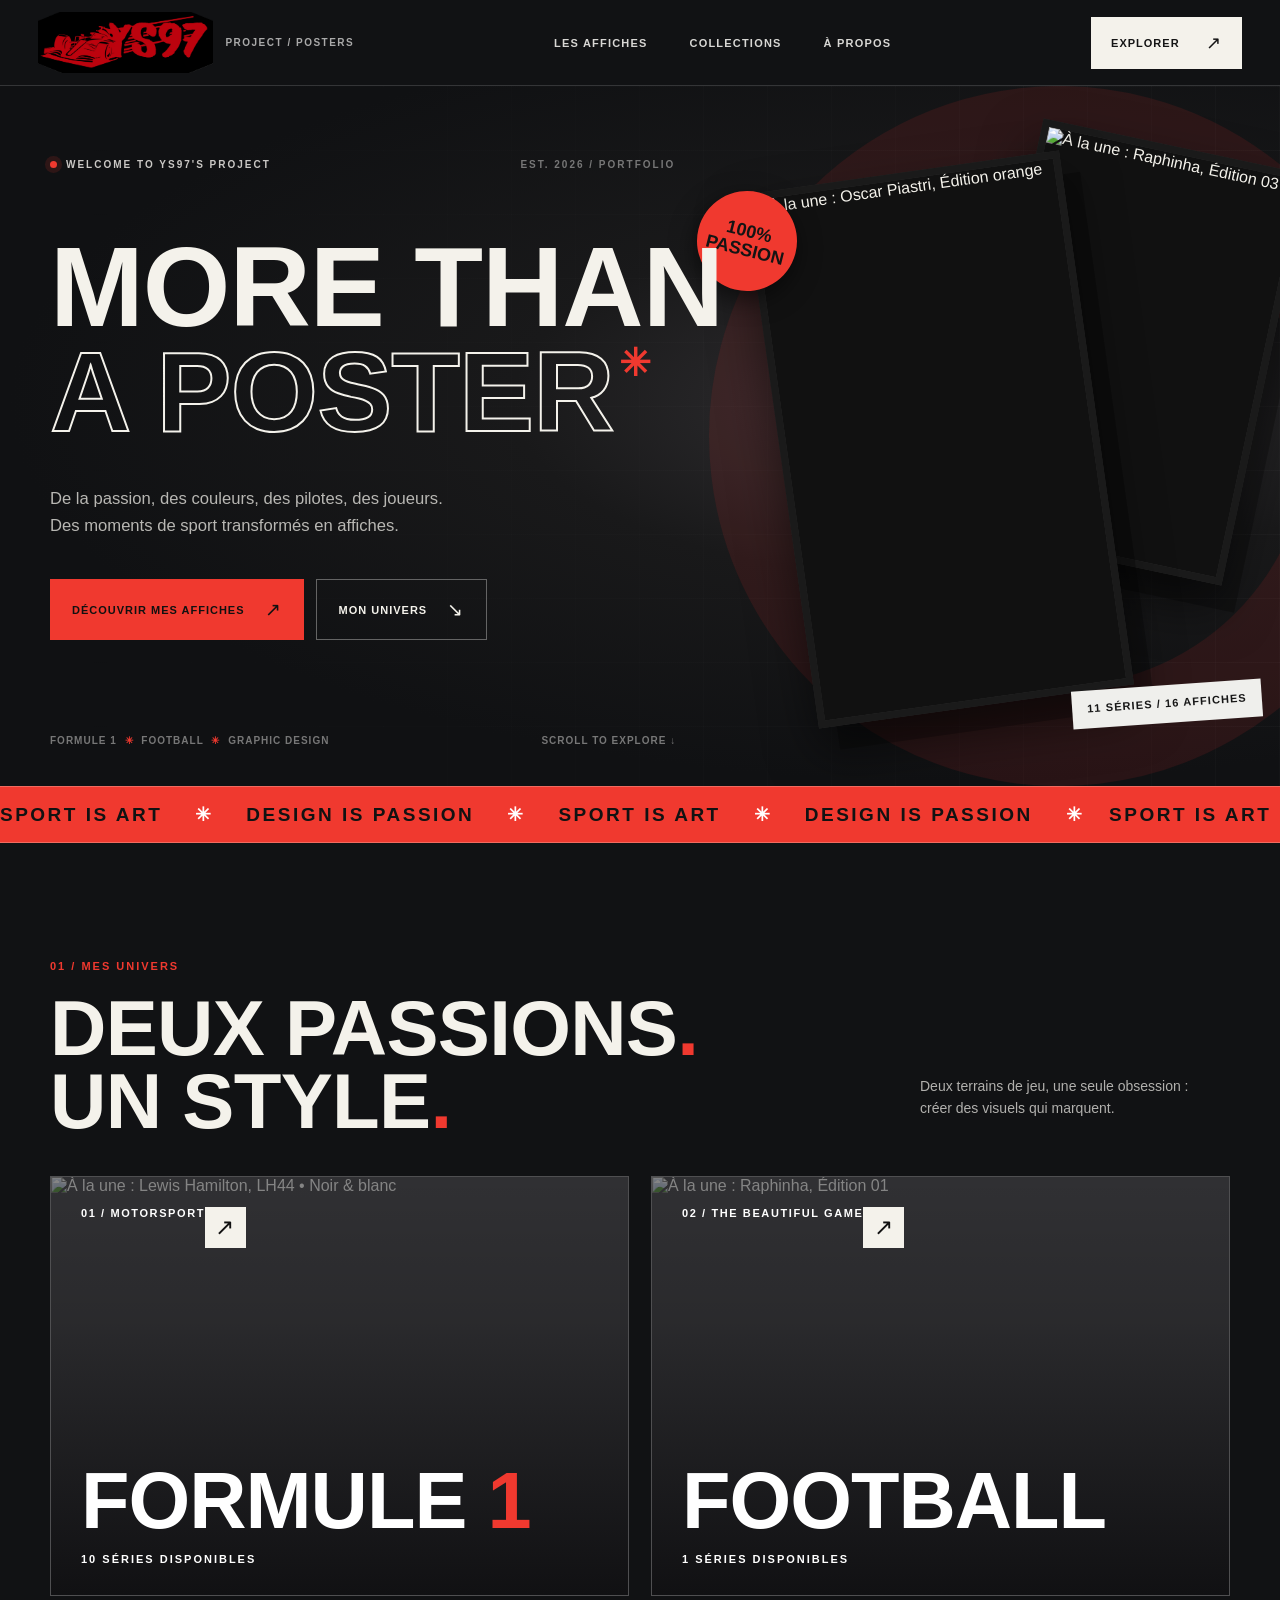
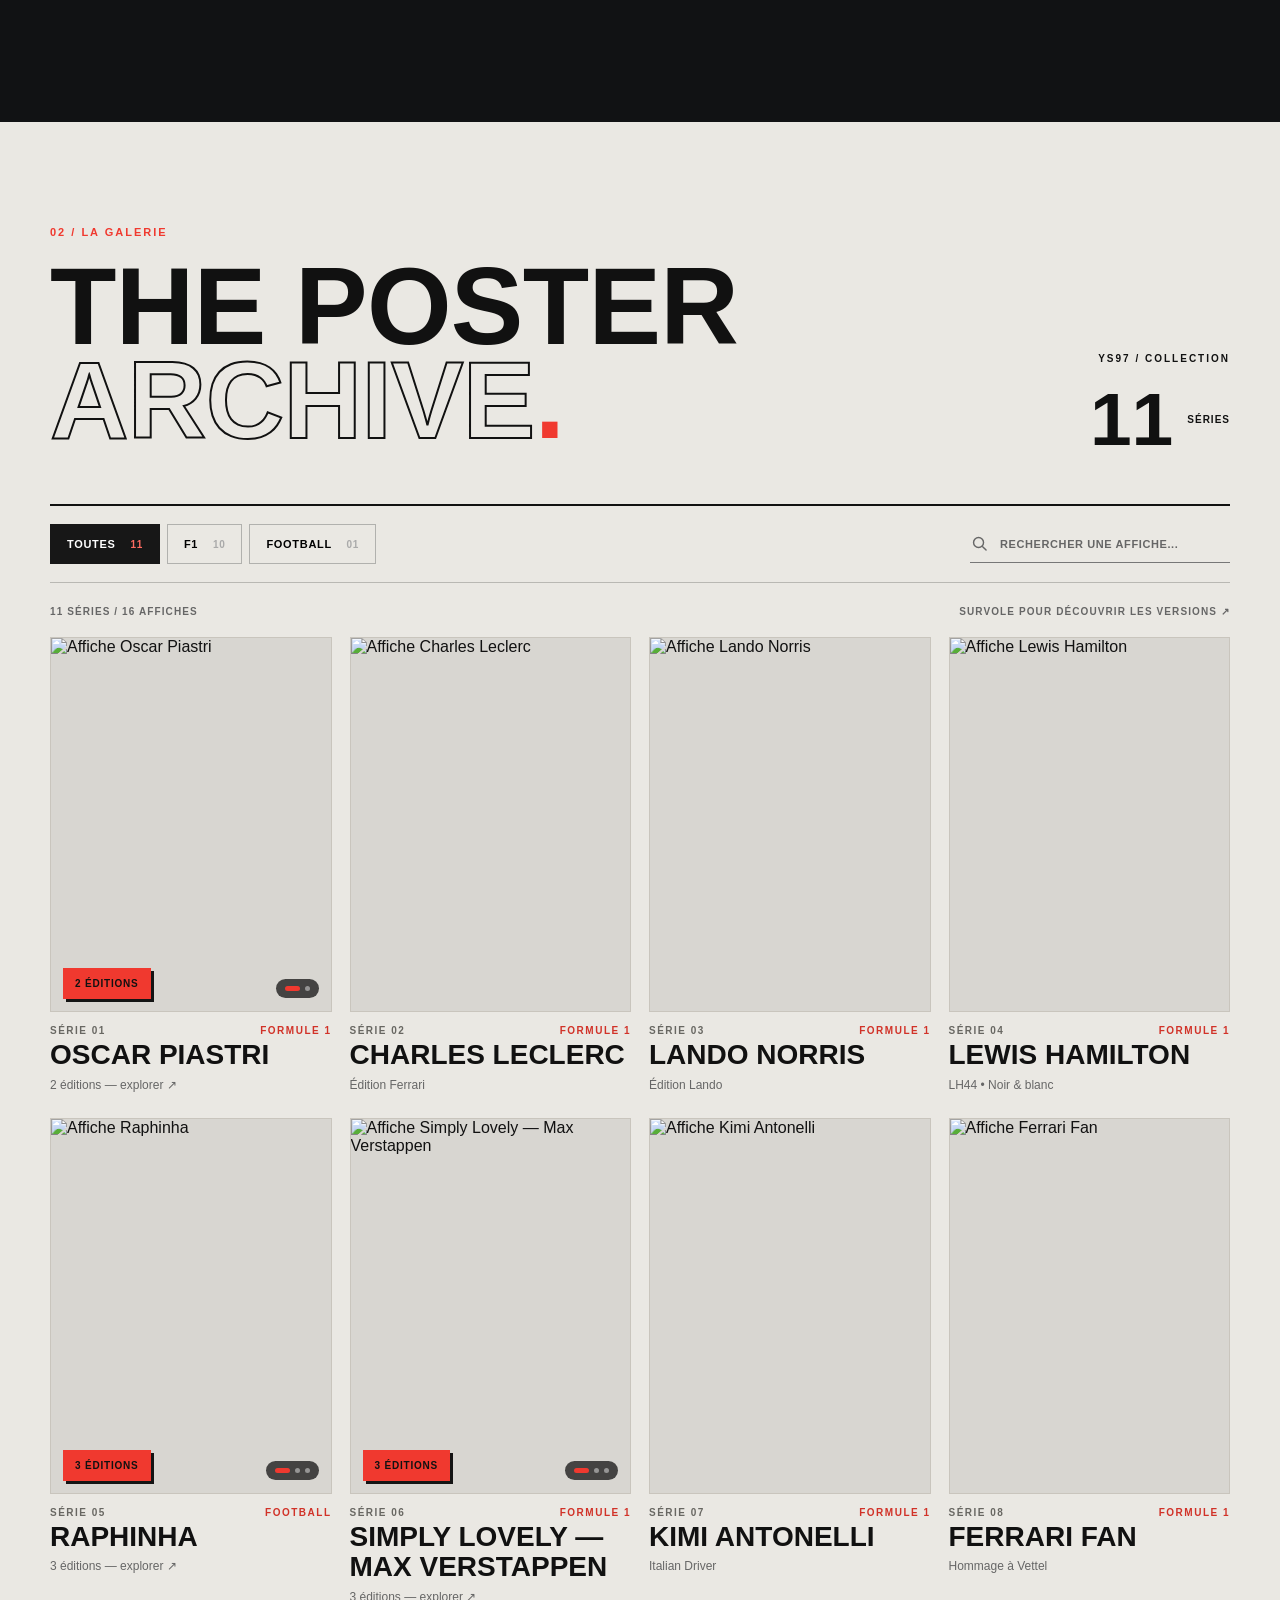
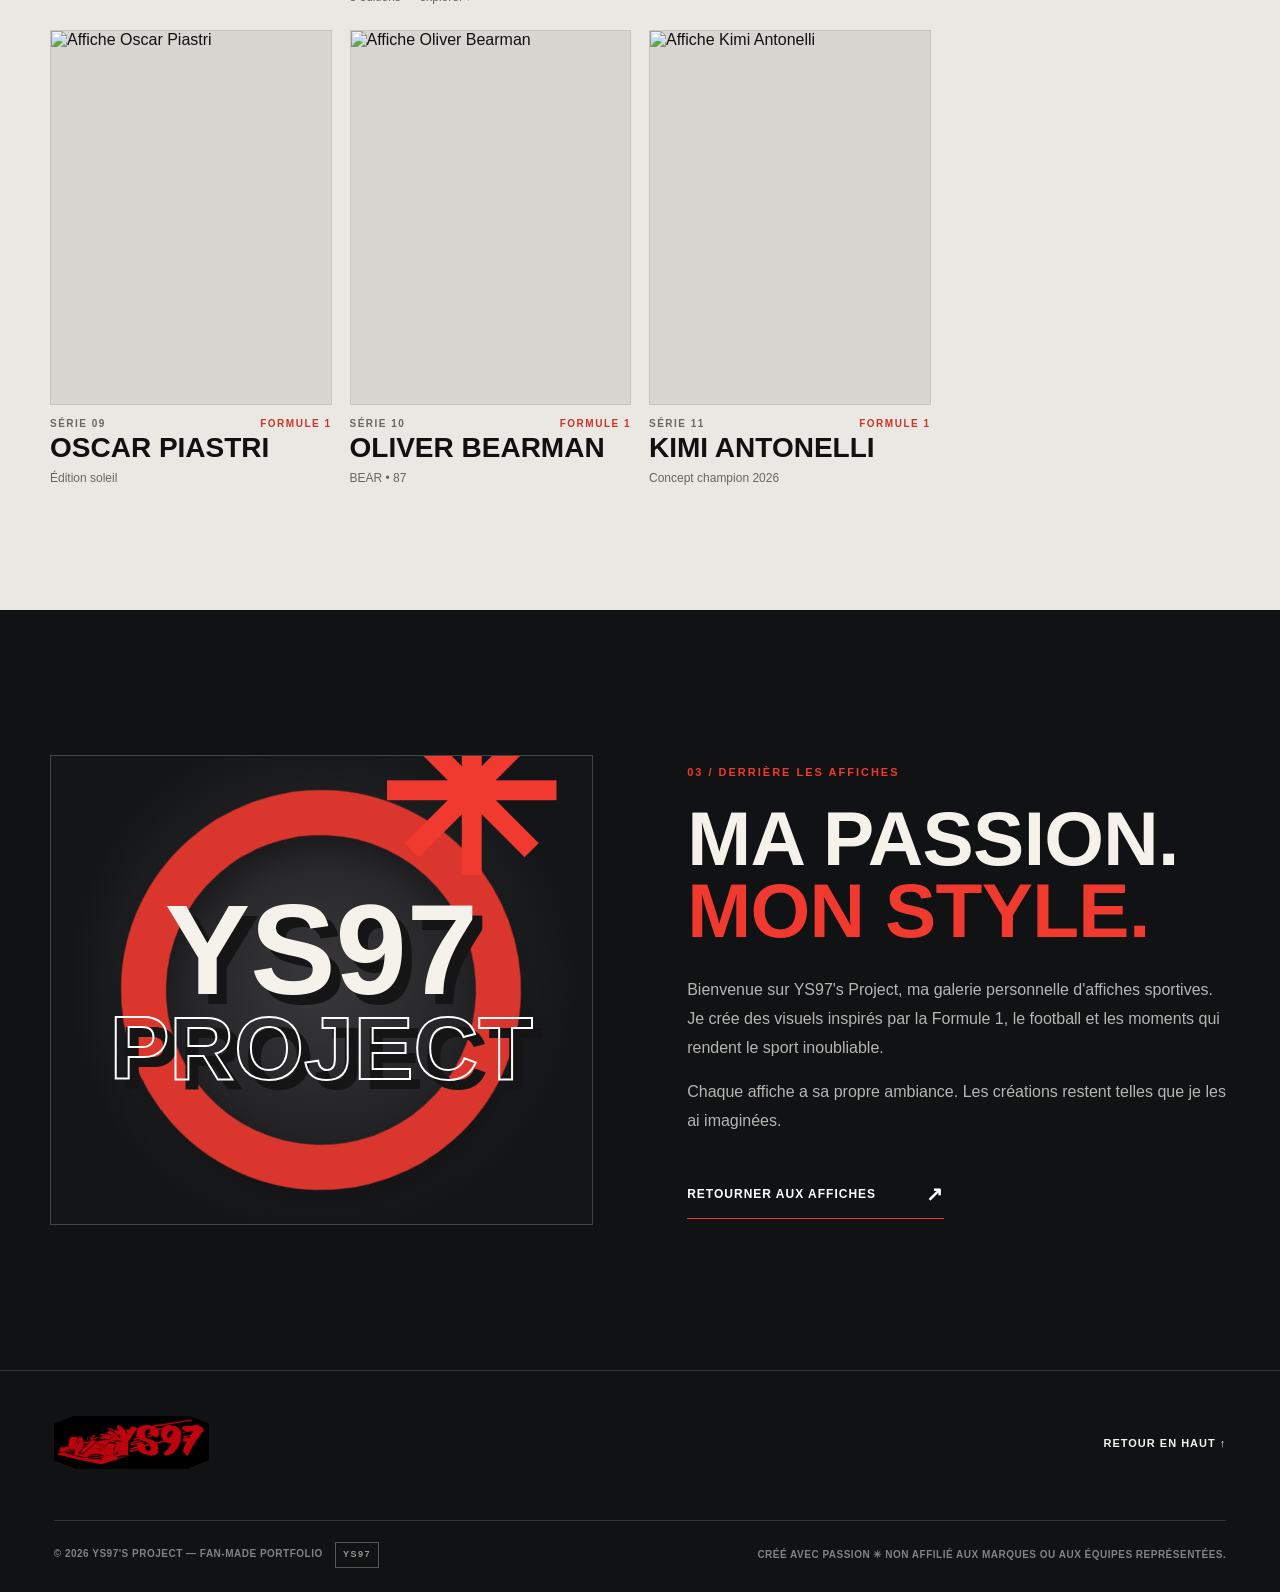
==== index.html @ c9c94e07 "Add files via upload" ====
<!DOCTYPE html>
<html lang="fr">
<head>
  <meta charset="UTF-8" />
  <meta name="viewport" content="width=device-width,initial-scale=1" />
  <meta name="theme-color" content="#111111" />
  <meta name="description" content="YS97's Project — galerie d'affiches sportives autour de la Formule 1 et du football. Créations et designs originaux de YS97." />
  <meta property="og:title" content="YS97's Project — Affiches & créations" />
  <meta property="og:description" content="Bienvenue dans mon univers : Formule 1, football et design." />
  <title>YS97's Project — Posters & Design</title>
  <link rel="icon" href="favicon.png" type="image/png" />
  <link rel="stylesheet" href="style.css" />
  <link rel="stylesheet" href="v3.css" />
  <script src="affiches.js" defer></script>
  <script src="shared.js" defer></script>
  <script src="script.js" defer></script>
</head>
<body>
  <a class="skip-link" href="#galerie">Aller à la galerie</a>
  <div class="page-shell">
    <header class="site-header" id="accueil">
      <a class="brand" href="#accueil" aria-label="YS97's Project — accueil">
        <span class="brand-mark has-custom-logo" id="brandMark"><img src="logo-ys97-header.png" alt="Logo YS97" class="actual-logo" /></span>
        <span class="brand-words"><strong>YS97<span class="accent-dot">.</span></strong><small>PROJECT / POSTERS</small></span>
      </a>
      <nav class="desktop-nav" aria-label="Navigation principale">
        <a href="#galerie">LES AFFICHES</a>
        <a href="#collections">COLLECTIONS</a>
        <a href="#apropos">À PROPOS</a>
      </nav>
      <a class="header-link" href="#galerie"><span>EXPLORER</span><span aria-hidden="true">↗</span></a>
    </header>

    <main>
      <section class="hero" aria-labelledby="hero-title">
        <div class="hero-grid" aria-hidden="true"></div>
        <div class="hero-content">
          <div class="hero-topline"><span class="pulse-dot"></span> WELCOME TO YS97'S PROJECT <span class="hero-index">EST. 2026 / PORTFOLIO</span></div>
          <h1 id="hero-title"><span>MORE THAN</span><span class="hero-outline">A POSTER<span class="star">✳</span></span></h1>
          <p>De la passion, des couleurs, des pilotes, des joueurs.<br />Des moments de sport transformés en affiches.</p>
          <div class="hero-actions">
            <a class="cta primary" href="#galerie">DÉCOUVRIR MES AFFICHES <span aria-hidden="true">↗</span></a>
            <a class="cta secondary" href="#apropos">MON UNIVERS <span aria-hidden="true">↘</span></a>
          </div>
          <div class="hero-lower"><span>FORMULE 1 <b>✳</b> FOOTBALL <b>✳</b> GRAPHIC DESIGN</span><span>SCROLL TO EXPLORE ↓</span></div>
        </div>
        <div class="hero-art" aria-label="Aperçu d'affiches de Formule 1 et football">
          <div class="hero-glow" aria-hidden="true"></div>
          <div class="hero-poster hero-poster-back"><img src="images/raphinha-color.jpg" id="featuredBack" alt="Affiche mise en avant" /></div>
          <div class="hero-poster hero-poster-front"><img src="images/oscar-piastri-orange.jpg" id="featuredFront" alt="Affiche mise en avant" /></div>
          <span class="sticker sticker-top">100%<br />PASSION</span>
          <span class="sticker sticker-bottom">YS97 / POSTER COLLECTION</span>
        </div>
      </section>

      <div class="marquee" aria-label="Design, sport et créativité"><div class="marquee-track" aria-hidden="true">
        <span>SPORT IS ART <em>✳</em> DESIGN IS PASSION <em>✳</em> SPORT IS ART <em>✳</em> DESIGN IS PASSION <em>✳</em></span>
        <span>SPORT IS ART <em>✳</em> DESIGN IS PASSION <em>✳</em> SPORT IS ART <em>✳</em> DESIGN IS PASSION <em>✳</em></span>
      </div></div>

      <section class="collections-section content-width" id="collections" aria-labelledby="collections-title">
        <div class="section-heading"><span class="eyebrow">01 / MES UNIVERS</span><h2 id="collections-title">DEUX PASSIONS<span class="red-period">.</span><br />UN STYLE<span class="red-period">.</span></h2><p>Deux terrains de jeu, une seule obsession : créer des visuels qui marquent.</p></div>
        <div class="collection-cards">
          <button class="collection-card f1-card" type="button" data-collection="Formule 1" aria-label="Voir toutes les affiches Formule 1">
            <img src="images/lewis-hamilton.jpg" id="featuredF1" alt="Affiche Formule 1 à la une" loading="lazy" />
            <span class="collection-gradient"></span>
            <span class="collection-meta"><span class="collection-num">01 / MOTORSPORT</span><span class="collection-arrow" aria-hidden="true">↗</span></span>
            <span class="collection-info"><strong>FORMULE <em>1</em></strong><small><span id="f1Count">10</span> SÉRIES DISPONIBLES</small></span>
          </button>
          <button class="collection-card foot-card" type="button" data-collection="Football" aria-label="Voir toutes les affiches football">
            <img src="images/raphinha-original.jpg" id="featuredFootball" alt="Affiche Football à la une" loading="lazy" />
            <span class="collection-gradient"></span>
            <span class="collection-meta"><span class="collection-num">02 / THE BEAUTIFUL GAME</span><span class="collection-arrow" aria-hidden="true">↗</span></span>
            <span class="collection-info"><strong>FOOTBALL</strong><small><span id="footCount">1</span> SÉRIES DISPONIBLES</small></span>
          </button>
        </div>
      </section>

      <section class="gallery-section" id="galerie" aria-labelledby="galerie-title">
        <div class="content-width gallery-inner">
          <div class="gallery-title-row"><div><span class="eyebrow">02 / LA GALERIE</span><h2 id="galerie-title">THE POSTER<br /><span>ARCHIVE<span class="red-period">.</span></span></h2></div><div class="gallery-aside"><span class="archive-code">YS97 / COLLECTION</span><span class="archive-count"><strong id="totalCount">11</strong><small>SÉRIES</small></span></div></div>
          <div class="gallery-toolbar">
            <div class="filters" role="group" aria-label="Filtrer les affiches">
              <button type="button" class="filter-btn active" data-filter="Toutes" aria-pressed="true">TOUTES <span id="allFilterCount">11</span></button>
              <button type="button" class="filter-btn" data-filter="Formule 1" aria-pressed="false">F1 <span id="f1FilterCount">10</span></button>
              <button type="button" class="filter-btn" data-filter="Football" aria-pressed="false">FOOTBALL <span id="footFilterCount">01</span></button>
            </div>
            <label class="search-box"><svg viewBox="0 0 24 24" width="19" height="19" aria-hidden="true"><circle cx="10.8" cy="10.8" r="6.3" fill="none" stroke="currentColor" stroke-width="1.8"/><path d="m16 16 4.3 4.3" stroke="currentColor" stroke-width="1.8" stroke-linecap="round"/></svg><span class="sr-only">Rechercher une affiche</span><input id="searchInput" type="search" placeholder="RECHERCHER UNE AFFICHE..." autocomplete="off" /></label>
          </div>
          <div class="gallery-results" aria-live="polite"><span id="resultsText">11 SÉRIES / 16 AFFICHES</span><span>SURVOLE POUR DÉCOUVRIR LES VERSIONS ↗</span></div>
          <div class="poster-grid" id="posterGrid"></div>
          <div class="empty-state" id="emptyState" hidden><div>✳</div><h3>AUCUNE AFFICHE TROUVÉE</h3><p>Essaie une autre recherche ou une autre catégorie.</p><button type="button" id="resetFilters">VOIR TOUTES LES AFFICHES ↗</button></div>
        </div>
      </section>

      <section class="about-section content-width" id="apropos" aria-labelledby="about-title"><div class="about-deco"><span>YS97</span><span>✳</span><span>PROJECT</span></div><div class="about-copy"><span class="eyebrow">03 / DERRIÈRE LES AFFICHES</span><h2 id="about-title">MA PASSION.<br /><span>MON STYLE.</span></h2><p>Bienvenue sur YS97's Project, ma galerie personnelle d'affiches sportives. Je crée des visuels inspirés par la Formule 1, le football et les moments qui rendent le sport inoubliable.</p><p>Chaque affiche a sa propre ambiance. Les créations restent telles que je les ai imaginées.</p><a href="#galerie" class="text-link">RETOURNER AUX AFFICHES <span>↗</span></a></div></section>
    </main>
    <footer class="footer"><div class="footer-top"><a href="#accueil" class="footer-brand"><img src="logo-ys97-header.png" id="footerLogo" alt="YS97" /></a><a href="#accueil" class="back-top">RETOUR EN HAUT ↑</a></div><div class="footer-bottom"><small>© <span id="year">2026</span> YS97'S PROJECT — FAN-MADE PORTFOLIO <button type="button" id="ys97Access" class="ys97-access" title="Espace YS97" aria-label="Espace YS97">YS97</button></small><small>CRÉÉ AVEC PASSION ✳ NON AFFILIÉ AUX MARQUES OU AUX ÉQUIPES REPRÉSENTÉES.</small></div></footer>
  </div>

  <!-- Ce mode d'édition fonctionne uniquement dans le navigateur local. -->
  <div id="adminDialog" class="admin-dialog" role="dialog" aria-modal="true" aria-labelledby="adminTitle" aria-hidden="true" hidden>
    <div class="admin-backdrop" id="adminBackdrop"></div>
    <div class="admin-panel" role="document">
      <header class="admin-header">
        <div><span class="eyebrow">YS97 / BACKSTAGE</span><h2 id="adminTitle">MODE <span>ÉDITION.</span></h2></div>
        <button type="button" class="admin-close" id="adminClose" aria-label="Fermer">✕</button>
      </header>
      <div id="adminLogin" class="admin-login">
        <p>Bienvenue dans l'espace YS97.</p>
        <form id="adminLoginForm">
          <label for="adminCode">CODE D'ACCÈS</label>
          <div class="admin-code-row"><input id="adminCode" type="password" inputmode="numeric" pattern="[0-9]*" maxlength="12" autocomplete="off" placeholder="••••••" required /><button type="submit" class="admin-primary">ENTRER ↗</button></div>
          <p class="admin-error" id="adminError" role="alert"></p>
        </form>
        <small>Ce code sert à ouvrir l'éditeur sur cet appareil. Il ne protège pas un compte en ligne.</small>
      </div>
      <div id="adminWorkspace" class="admin-workspace" hidden>
<div class="admin-notice"><strong>ESPACE CRÉATEUR</strong> Tes modifications sont sauvegardées sur cet appareil. Pour les rendre publiques, télécharge le nouveau <code>affiches.js</code> puis remplace ce fichier sur ton hébergement. Le code est redemandé à chaque ouverture.</div>
        <div class="admin-stats" id="adminStats"></div>
        <section class="admin-section" aria-labelledby="uploadHeading">
          <h3 id="uploadHeading">+ AJOUTER UNE AFFICHE OU UNE ÉDITION</h3>
          <form id="uploadForm" class="admin-form">
            <div class="admin-fields"><label>TITRE<input id="newTitle" required maxlength="80" placeholder="Ex. Lewis Hamilton" /></label><label>CATÉGORIE<select id="newCategory"><option value="Formule 1">Formule 1</option><option value="Football">Football</option></select></label></div>
            <div class="admin-fields"><label>NOM DE L’ÉDITION<input id="newEdition" maxlength="90" placeholder="Ex. Noir & blanc, Orange, Collector..." /></label><label>CRÉATION / SÉRIE<select id="newGroup"><option value="">Nouvelle création (séparée)</option></select></label></div>
            <label>IMAGE (JPG, PNG, WEBP)<input id="newImage" type="file" accept="image/jpeg,image/png,image/webp" required /></label>
            <button type="submit" class="admin-primary">PUBLIER DANS MON BROUILLON ↗</button><p id="uploadStatus" role="status" class="admin-small"></p>
          </form>
        </section>
        <section class="admin-section" aria-labelledby="featuredHeading">
          <h3 id="featuredHeading">IMAGES À LA UNE / PAGE D’ACCUEIL</h3>
          <p class="admin-small">Choisis toi-même les affiches présentées au début du site et sur les deux grandes cartes des univers. Tu peux utiliser n’importe quelle édition de ta galerie.</p>
          <div class="admin-fields">
            <label>GRANDE AFFICHE D’ACCUEIL<select id="heroFrontSelect"></select></label>
            <label>AFFICHE D’ARRIÈRE-PLAN<select id="heroBackSelect"></select></label>
          </div>
          <div class="admin-fields">
            <label>CARTE FORMULE 1<select id="heroF1Select"></select></label>
            <label>CARTE FOOTBALL<select id="heroFootballSelect"></select></label>
          </div>
          <div class="featured-editor-preview" id="featuredPreview" aria-label="Aperçu des images mises en avant"></div>
          <button type="button" class="admin-primary" id="saveFeatured">ENREGISTRER LES IMAGES À LA UNE ↗</button>
        </section>
        <section class="admin-section" aria-labelledby="logoHeading">
          <h3 id="logoHeading">TON LOGO</h3>
          <p class="admin-small">Ton logo rouge et noir est déjà installé ! Tu peux le remplacer plus tard si tu le souhaites.</p>
          <label class="admin-file-label">CHOISIR UN LOGO<input type="file" accept="image/png,image/jpeg,image/webp" id="logoInput" /></label>
          <button type="button" class="admin-minor" id="restoreLogo">REVENIR AU LOGO YS97</button>
          <p id="logoStatus" class="admin-small" role="status"></p>
        </section>
        <section class="admin-section" aria-labelledby="manageHeading"><h3 id="manageHeading">GÉRER TES CRÉATIONS</h3><p class="admin-small">Renomme une création, change les noms de ses éditions, remplace leurs images, organise les versions ou retire celles dont tu ne veux plus.</p><div id="adminItems" class="admin-items"></div></section>
        <section class="admin-section export-section" aria-labelledby="exportHeading"><h3 id="exportHeading">PUBLIER TES CHANGEMENTS</h3><p>Quand tout te convient, télécharge le fichier actualisé et remplace <code>affiches.js</code> dans ton dossier (ou ton hébergement). Le fichier exporté contient aussi les nouvelles affiches et les choix de mise en avant.</p><button type="button" class="admin-primary" id="exportConfig">↓ EXPORTER AFFICHES.JS</button><button type="button" class="admin-minor" id="resetLocal">Annuler toutes les modifications locales</button><p class="admin-small">Le site public ne se modifie pas automatiquement : il faut mettre le fichier exporté en ligne. Conserve aussi une sauvegarde. Le code seul n’est pas une sécurité suffisante pour un vrai compte administrateur sur Internet.</p></section>
      </div>
    </div>
  </div>
  <div class="toast" id="toast" role="status" aria-live="polite"></div>
</body>
</html>
---- style.css ----
:root{--bg:#111214;--panel:#1c1d1f;--ink:#f4f2eb;--muted:#aaa9a6;--red:#f0392f;--stroke:rgba(255,255,255,.15);--font:Arial,Helvetica,sans-serif;--display:Impact,'Arial Black','Helvetica Neue',Arial,sans-serif}*{box-sizing:border-box}html{scroll-behavior:smooth;scroll-padding-top:90px}body{margin:0;background:var(--bg);color:var(--ink);font-family:var(--font);-webkit-font-smoothing:antialiased}button,input{font:inherit}button{cursor:pointer}a{text-decoration:none;color:inherit}img{display:block;max-width:100%}::selection{color:#111;background:#ff695d}button:focus-visible,a:focus-visible,input:focus-visible{outline:3px solid #fff;outline-offset:3px}.sr-only{position:absolute;width:1px;height:1px;padding:0;overflow:hidden;clip:rect(0,0,0,0);white-space:nowrap;border:0}.skip-link{position:fixed;top:-80px;left:15px;z-index:100;background:white;color:black;padding:12px}.skip-link:focus{top:8px}.page-shell{width:100%;overflow:clip}.content-width{width:min(1410px,calc(100% - 100px));margin:auto}.site-header{height:86px;display:flex;align-items:center;justify-content:space-between;gap:40px;padding:0 4.2%;border-bottom:1px solid var(--stroke);background:#111214;position:relative;z-index:12}.brand{display:flex;align-items:center;gap:12px;min-width:220px}.brand-mark{display:grid;place-items:center;height:43px;width:43px;background:var(--red);color:#111;font:bold 33px var(--display);transform:skew(-8deg);line-height:1}.brand-asterisk{font:900 17px Arial;position:absolute;top:0;right:0}.brand-words{display:flex;flex-direction:column;gap:2px;line-height:1}.brand-words strong{font:900 24px var(--font);letter-spacing:-1.5px}.accent-dot,.footer-brand span,.lightbox-sign span{color:var(--red)}.brand-words small{font:700 9px var(--font);color:#aaa;letter-spacing:1.9px}.desktop-nav{display:flex;gap:42px;align-items:center}.desktop-nav a{color:#d8d7d4;font-size:11px;font-weight:800;letter-spacing:1.2px;transition:color .2s}.desktop-nav a:hover{color:var(--red)}.header-link{display:flex;gap:26px;align-items:center;background:var(--ink);color:#151515;font-size:11px;font-weight:900;letter-spacing:1px;padding:15px 20px;transition:background .2s}.header-link:hover{background:var(--red)}.header-link span:last-child{font-size:18px;font-weight:400}.hero{min-height:700px;display:grid;grid-template-columns:54% 46%;position:relative;background:radial-gradient(ellipse at 75% 45%,#343235 0,#19191a 33%,#101113 70%);isolation:isolate;overflow:hidden}.hero-grid{position:absolute;inset:0;background-image:linear-gradient(0deg,transparent 98%,rgba(255,255,255,.045) 100%),linear-gradient(90deg,transparent 98%,rgba(255,255,255,.03) 100%);background-size:64px 64px;mask-image:linear-gradient(to right,transparent,black)}.hero-content{z-index:3;padding:73px 0 40px max(50px,calc((100vw - 1410px)/2));display:flex;flex-direction:column;min-width:0}.hero-topline{display:flex;align-items:center;gap:9px;color:#cac8c5;font-size:10px;font-weight:900;letter-spacing:2px}.pulse-dot{background:var(--red);width:7px;height:7px;border-radius:100%;box-shadow:0 0 0 5px #ef392c22}.hero-index{margin-left:auto;margin-right:16px;color:#777;white-space:nowrap}.hero h1{font-family:var(--display);font-size:clamp(74px,8.8vw,146px);font-weight:900;letter-spacing:-1px;line-height:.93;margin:65px 0 25px;white-space:nowrap}.hero h1 span{display:block}.hero-outline{color:transparent;-webkit-text-stroke:2px var(--ink);position:relative}.star{font-family:Arial;display:inline!important;position:relative;font-size:clamp(23px,3vw,55px);vertical-align:top;top:5px;left:5px;color:var(--red);-webkit-text-stroke:0}.hero-content>p{font-size:clamp(14px,1.3vw,18px);line-height:1.6;color:#b8b7b3;max-width:480px}.hero-actions{display:flex;flex-wrap:wrap;gap:12px;margin-top:23px}.cta{display:flex;justify-content:space-between;align-items:center;gap:20px;font-size:11px;font-weight:900;letter-spacing:1px;padding:18px 22px;transition:transform .2s,background .2s}.cta:hover{transform:translateY(-3px)}.primary{background:var(--red);color:#111}.primary:hover{background:#ff5e52}.secondary{border:1px solid #646464;color:var(--ink)}.secondary:hover{background:#29292a}.cta span{font-size:19px;font-weight:400}.hero-lower{display:flex;flex-wrap:wrap;gap:20px;justify-content:space-between;color:#777;font-size:10px;font-weight:900;letter-spacing:1px;margin-top:auto;margin-right:15px;padding-top:60px}.hero-lower b{color:var(--red);margin:0 4px}.hero-art{position:relative;z-index:2;min-height:700px}.hero-glow{position:absolute;border:100px solid #d5292720;width:700px;height:700px;left:3%;top:0;border-radius:50%;transform:rotate(15deg)}.hero-poster{position:absolute;overflow:hidden;background:#292929;box-shadow:18px 24px 0 #0004,0 25px 50px #0008;border:7px solid #1a1a1a}.hero-poster img{height:100%;width:100%;object-fit:cover}.hero-poster-back{width:46%;height:60%;left:52%;top:8%;transform:rotate(12deg)}.hero-poster-front{width:54%;height:77%;left:15%;top:12%;transform:rotate(-8deg);z-index:2}.sticker{position:absolute;z-index:4;font-weight:900;line-height:1.05}.sticker-top{top:15%;left:1%;width:100px;height:100px;display:flex;align-items:center;justify-content:center;text-align:center;font-size:18px;background:var(--red);color:#141414;border-radius:50%;transform:rotate(14deg);box-shadow:0 8px 24px #0008}.sticker-bottom{bottom:9%;right:3%;background:#efefec;color:#171717;padding:13px 15px;font-size:11px;letter-spacing:1.1px;transform:rotate(-4deg)}.marquee{overflow:hidden;background:var(--red);color:#121212;border-top:1px solid #f16b60;border-bottom:1px solid #f16b60}.marquee-track{display:flex;width:max-content;animation:scroll 34s linear infinite}.marquee-track span{white-space:nowrap;font:900 19px var(--display);letter-spacing:2.5px;padding:16px 0}.marquee-track em{font-style:normal;color:#fff;margin:0 25px}@keyframes scroll{to{transform:translateX(-50%)}}.collections-section{padding:117px 0 126px}.section-heading{display:grid;grid-template-columns:minmax(0,1fr) 310px;align-items:end;margin-bottom:37px}.eyebrow{color:var(--red);font-size:11px;font-weight:900;letter-spacing:2px}.section-heading .eyebrow{grid-column:1/-1;margin-bottom:20px}.section-heading h2,.gallery-title-row h2,.about-copy h2{font:900 clamp(48px,6.1vw,94px)/.94 var(--display);letter-spacing:-.7px;margin:0}.red-period{color:var(--red)}.section-heading p{color:#b1b0ad;line-height:1.6;font-size:14px;max-width:285px;padding-bottom:5px}.collection-cards{display:grid;grid-template-columns:1fr 1fr;gap:22px}.collection-card{display:flex;flex-direction:column;justify-content:space-between;text-align:left;color:#fff;position:relative;height:420px;border:1px solid var(--stroke);padding:30px;overflow:hidden;background:#303033;isolation:isolate}.collection-card img{width:100%;height:100%;object-fit:cover;position:absolute;inset:0;filter:saturate(.65) brightness(.52);transition:transform .5s,filter .5s;z-index:-2}.f1-card img{object-position:50% 35%}.foot-card img{object-position:50% 47%}.collection-card:hover img{transform:scale(1.06);filter:saturate(.9) brightness(.62)}.collection-gradient{position:absolute;inset:0;background:linear-gradient(transparent 0%,#0002 35%,#09090bcc 100%);z-index:-1}.collection-meta{display:flex;justify-content:space-between;align-items:start;font-size:11px;font-weight:900;letter-spacing:1.6px}.collection-arrow{background:#f4f2eb;color:#111;display:grid;place-items:center;height:41px;width:41px;font-size:23px;font-weight:400;transition:background .2s}.collection-card:hover .collection-arrow{background:var(--red)}.collection-info{display:flex;flex-direction:column;gap:12px}.collection-info strong{font:900 clamp(60px,6.2vw,100px)/1 var(--display);letter-spacing:-1px}.collection-info em{font-style:normal;color:var(--red)}.collection-info small{font:800 11px var(--font);letter-spacing:2px}.gallery-section{background:#eae8e3;color:#111;padding:100px 0 125px}.gallery-title-row{display:flex;align-items:end;justify-content:space-between;gap:30px}.gallery-title-row h2{margin:20px 0 0;font-size:clamp(58px,8.5vw,132px);line-height:.87}.gallery-title-row h2>span{color:transparent;-webkit-text-stroke:2px #111}.gallery-title-row h2 .red-period{-webkit-text-stroke:0;color:var(--red)}.gallery-aside{display:flex;flex-direction:column;align-items:flex-end;gap:25px}.archive-code{font-size:10px;font-weight:900;letter-spacing:2px}.archive-count{display:flex;align-items:center;gap:14px}.archive-count strong{font:900 75px/.8 var(--display)}.archive-count small{max-width:80px;font-size:10px;line-height:1.5;font-weight:900;letter-spacing:1px}.gallery-toolbar{margin-top:55px;padding:18px 0;border-top:2px solid #111;border-bottom:1px solid #b9b8b3;display:flex;align-items:center;justify-content:space-between;gap:18px}.filters{display:flex;gap:7px;flex-wrap:wrap}.filter-btn{border:1px solid #b1b1ae;background:transparent;padding:13px 16px;font-size:11px;font-weight:900;letter-spacing:.7px;transition:background .2s,color .2s}.filter-btn:hover{border-color:#111}.filter-btn.active{background:#171717;color:white;border-color:#171717}.filter-btn span{color:#aaa;font-size:10px;margin-left:11px}.filter-btn.active span{color:#ff6b61}.search-box{display:flex;align-items:center;gap:8px;border-bottom:1px solid #777;min-width:260px;color:#666}.search-box input{min-width:0;flex:1;background:none;border:0;padding:12px 3px;color:#111;outline:none;font-size:11px;font-weight:800;letter-spacing:.6px}.search-box input::placeholder{color:#666}.gallery-results{display:flex;justify-content:space-between;gap:10px;padding:23px 0 20px;font-size:10px;font-weight:900;color:#666;letter-spacing:1.1px}.poster-grid{display:grid;grid-template-columns:repeat(4,minmax(0,1fr));gap:26px 18px;min-height:220px}.poster-card{min-width:0}.poster-open{background:transparent;padding:0;display:block;width:100%;border:0;text-align:left;color:inherit}.poster-image{height:0;padding-bottom:136%;position:relative;background:#d2d0ca;overflow:hidden}.poster-image img{position:absolute;width:100%;height:100%;inset:0;object-fit:cover;object-position:center;transition:transform .45s ease,filter .45s ease}.poster-open:hover .poster-image img{transform:scale(1.035);filter:brightness(.82)}.poster-hover{position:absolute;top:15px;right:15px;display:grid;place-items:center;background:var(--red);height:45px;width:45px;font-size:25px;opacity:0;transform:translateY(10px);transition:opacity .2s,transform .2s}.poster-open:hover .poster-hover,.poster-open:focus-visible .poster-hover{opacity:1;transform:translateY(0)}.poster-label{display:flex;justify-content:space-between;gap:8px;margin:13px 0 4px;font-size:10px;font-weight:900;letter-spacing:1.5px;color:#686762}.poster-label .poster-tag{color:#d13228}.poster-name{margin:0;font:900 clamp(19px,2.2vw,28px)/1.1 var(--display);text-transform:uppercase}.poster-edition{margin:7px 0 0;font-size:12px;color:#666}.empty-state{text-align:center;padding:70px 15px}.empty-state[hidden]{display:none}.empty-state div{font-size:75px;color:var(--red)}.empty-state h3{font:900 34px var(--display)}.empty-state p{color:#777}.empty-state button{background:#111;border:0;color:white;padding:15px 20px;font-size:11px;font-weight:900;margin-top:15px}.about-section{display:grid;grid-template-columns:1fr 1fr;gap:8%;align-items:center;padding-top:145px;padding-bottom:145px}.about-deco{position:relative;height:470px;border:1px solid #444;background:radial-gradient(circle at 50% 48%,#39383a,#141518 70%);display:flex;flex-direction:column;align-items:center;justify-content:center;overflow:hidden}.about-deco:after{content:'';position:absolute;width:310px;height:310px;border:45px solid var(--red);border-radius:50%;opacity:.9;transform:rotate(-20deg);filter:drop-shadow(0 15px 10px #0004)}.about-deco span{font:900 clamp(70px,10vw,145px)/.9 var(--display);z-index:2;text-shadow:10px 10px #151515}.about-deco span:nth-child(2){position:absolute;color:var(--red);font-size:220px;right:6%;top:-12%;z-index:1;text-shadow:none}.about-deco span:nth-child(3){font-size:clamp(40px,7vw,90px);color:transparent;-webkit-text-stroke:2px #fff}.about-copy h2{font-size:clamp(50px,6vw,90px);margin:22px 0 30px}.about-copy h2 span{color:var(--red)}.about-copy p{font-size:16px;line-height:1.8;color:#b6b5b2;max-width:560px}.text-link{display:inline-flex;align-items:center;justify-content:space-between;gap:50px;color:#fff;border-bottom:1px solid var(--red);font-size:12px;font-weight:900;letter-spacing:1px;margin-top:18px;padding:12px 0}.text-link span{font-size:20px}.text-link:hover{color:var(--red)}.footer{border-top:1px solid #363638;padding:39px 4.2% 24px}.footer-top,.footer-bottom{display:flex;justify-content:space-between;align-items:center;gap:20px}.footer-top{padding-bottom:45px}.footer-brand{font:900 63px/.85 var(--display)}.back-top{font-size:11px;letter-spacing:1px;font-weight:900}.back-top:hover{color:var(--red)}.footer-bottom{border-top:1px solid #343434;padding-top:21px;color:#828282}.footer-bottom small{font-size:10px;font-weight:800;letter-spacing:.5px;line-height:1.5}.lightbox[hidden]{display:none}.lightbox{position:fixed;inset:0;z-index:50;display:grid;place-items:center}.lightbox-backdrop{position:absolute;inset:0;background:#070707ef;backdrop-filter:blur(12px)}.lightbox-frame{position:relative;z-index:2;width:100%;height:100%;display:grid;grid-template-rows:70px minmax(0,1fr) 98px;gap:0}.lightbox-top,.lightbox-bottom{display:flex;justify-content:space-between;align-items:center;gap:20px;padding:0 30px}.lightbox-top{border-bottom:1px solid #444}.lightbox-sign{font:900 26px var(--display)}.lightbox-sign small{font:800 10px var(--font);letter-spacing:1px;color:#888;margin-left:10px}.lightbox-controls{display:flex;align-items:center;gap:15px}.lightbox-controls>span{font:800 11px var(--font);letter-spacing:1px;color:#bbb}.lightbox-icon{border:1px solid #555;background:transparent;color:white;width:39px;height:39px;font-size:20px;display:grid;place-items:center}.lightbox-icon:hover{background:var(--red);border-color:var(--red);color:black}.lightbox-main{min-height:0;display:grid;grid-template-columns:minmax(55px,1fr) minmax(0,auto) minmax(55px,1fr);align-items:center;justify-items:center;gap:12px;padding:20px}.lightbox-image-container{height:100%;min-width:0;display:grid;place-items:center}.lightbox-image-container img{width:auto;height:auto;max-width:min(100%,900px);max-height:100%;object-fit:contain;box-shadow:0 10px 35px #000a}.lightbox-arrow{height:58px;width:58px;display:grid;place-items:center;background:#2f2f2f;color:white;border:1px solid #666;font-size:29px}.lightbox-arrow:hover{background:var(--red);color:black;border-color:var(--red)}.lightbox-arrow.prev{justify-self:end}.lightbox-arrow.next{justify-self:start}.lightbox-bottom{border-top:1px solid #444}.lightbox-category{font-size:10px;color:var(--red);letter-spacing:1.5px;font-weight:900}.lightbox-bottom h3{font:900 25px var(--display);margin:4px 0 0}.lightbox-bottom p{margin:3px 0 0;color:#aaa;font-size:11px}.lightbox-hint{font-size:10px;font-weight:800;letter-spacing:1px;color:#999}.toast{position:fixed;bottom:24px;left:50%;transform:translateX(-50%) translateY(15px);z-index:100;background:#f1f1f1;color:#111;padding:12px 18px;font-size:12px;font-weight:900;opacity:0;transition:opacity .2s,transform .2s;pointer-events:none}.toast.visible{opacity:1;transform:translateX(-50%) translateY(0)}body.modal-open{overflow:hidden}@media(max-width:1180px){.hero{grid-template-columns:55% 45%;min-height:630px}.hero-content{padding-left:5vw}.hero-art{min-height:630px}.hero h1{font-size:clamp(66px,8.7vw,100px)}.sticker-top{width:80px;height:80px;font-size:14px}.poster-grid{grid-template-columns:repeat(3,minmax(0,1fr))}.content-width{width:calc(100% - 70px)}.desktop-nav{gap:20px}}@media(max-width:800px){.site-header{height:73px;padding:0 5%}.desktop-nav{display:none}.brand{min-width:auto}.hero{display:flex;flex-direction:column;min-height:auto}.hero-content{padding:55px 5% 0}.hero h1{margin:47px 0 20px;font-size:clamp(68px,12vw,110px)}.hero-content>p{max-width:540px}.hero-art{width:100%;min-height:530px}.hero-poster-front{left:22%;height:78%;top:9%;width:38%}.hero-poster-back{left:52%;height:70%;width:35%;top:12%}.hero-glow{top:-20%}.sticker-top{left:14%}.sticker-bottom{right:13%}.hero-lower{padding-top:35px}.content-width{width:calc(100% - 40px)}.collections-section{padding:76px 0}.section-heading{grid-template-columns:1fr}.section-heading p{margin-top:20px}.collection-card{height:340px;padding:23px}.collection-info strong{font-size:clamp(44px,6vw,70px)}.gallery-section{padding:70px 0}.gallery-title-row h2{font-size:clamp(57px,9.6vw,100px)}.gallery-toolbar{align-items:stretch;flex-direction:column}.search-box{width:100%}.poster-grid{grid-template-columns:repeat(2,minmax(0,1fr));gap:28px 16px}.about-section{padding-top:90px;padding-bottom:90px;gap:30px}.about-deco{height:360px}.about-deco:after{width:200px;height:200px;border-width:30px}.about-deco span{font-size:60px}.about-deco span:nth-child(3){font-size:43px}.footer-bottom{align-items:start;flex-direction:column}.lightbox-hint{display:none}}@media(max-width:540px){.brand-mark{height:37px;width:37px;font-size:27px}.brand-words strong{font-size:21px}.brand-words small{font-size:8px;letter-spacing:1px}.header-link{padding:12px 11px;gap:8px}.header-link span:first-child{font-size:10px}.hero-topline{font-size:8px;letter-spacing:1.2px}.hero-index{display:none}.hero h1{font-size:clamp(51px,13vw,72px);letter-spacing:-.4px}.hero-outline{-webkit-text-stroke:1.3px var(--ink)}.star{font-size:24px}.hero-content>p{font-size:13px}.hero-actions{gap:8px}.cta{padding:14px 15px;font-size:9px;gap:11px}.hero-lower{font-size:8px}.hero-lower span:last-child{display:none}.hero-art{min-height:410px}.hero-poster{border-width:4px}.hero-poster-front{left:14%;width:55%;height:83%;top:7%}.hero-poster-back{width:48%;height:72%;left:49%;top:9%}.sticker-top{left:5%;top:11%;height:63px;width:63px;font-size:11px}.sticker-bottom{bottom:8%;right:3%;font-size:9px;padding:9px}.marquee-track span{font-size:14px;padding:12px 0}.section-heading h2{font-size:50px}.collection-cards{grid-template-columns:1fr;gap:13px}.collection-card{height:290px}.collection-info strong{font-size:64px}.gallery-title-row h2{font-size:clamp(49px,13vw,66px)}.gallery-aside{display:none}.gallery-toolbar{margin-top:30px}.filters{display:grid;grid-template-columns:repeat(3,1fr)}.filter-btn{padding:12px 6px;font-size:10px;white-space:nowrap}.filter-btn span{margin-left:2px}.gallery-results span:last-child{display:none}.poster-grid{gap:22px 10px}.poster-label{font-size:8px;letter-spacing:.5px;margin-top:10px}.poster-name{font-size:20px}.poster-edition{font-size:11px}.poster-hover{display:none}.about-section{display:block}.about-deco{height:310px;margin-bottom:50px}.about-copy h2{font-size:63px}.footer-brand{font-size:49px}.back-top{font-size:9px}.lightbox-frame{grid-template-rows:62px minmax(0,1fr) 100px}.lightbox-top,.lightbox-bottom{padding:0 12px}.lightbox-sign small{display:none}.lightbox-controls{gap:7px}.lightbox-main{grid-template-columns:38px minmax(0,auto) 38px;padding:10px 2px;gap:2px}.lightbox-arrow{height:35px;width:35px;font-size:19px}.lightbox-image-container{width:100%}.lightbox-image-container img{max-width:100%;max-height:100%}.lightbox-bottom h3{font-size:23px}}@media(prefers-reduced-motion:reduce){html{scroll-behavior:auto}.marquee-track{animation:none}*,*:before,*:after{transition:none!important;animation:none!important}}

/* YS97 v2 — cartes entières, regroupements, versions et atelier d'édition */
.poster-image{height:auto;padding-bottom:0;aspect-ratio:3/4;display:grid;place-items:center;background:radial-gradient(ellipse at center,#303139 0%,#151519 100%);border:1px solid #d3d0c8;isolation:isolate}
.poster-image img{position:relative;inset:auto;width:100%;height:100%;object-fit:contain;object-position:center;filter:none}
.poster-open:hover .poster-image img{transform:scale(1.015);filter:brightness(.96)}
.poster-versions{position:absolute;left:12px;bottom:12px;z-index:4;background:#f0392f;color:#111;font-size:10px;font-weight:900;letter-spacing:.8px;padding:10px 12px;box-shadow:3px 3px 0 #141414}
.poster-hover{z-index:5}
.lightbox-frame{grid-template-rows:66px minmax(0,1fr) minmax(106px,auto)}
.lightbox-main{min-height:0}
.lightbox-image-container{overflow:hidden;max-width:100%;height:100%}
.lightbox-image-container img{max-height:100%;object-fit:contain}
.lightbox-bottom{padding-top:12px;padding-bottom:12px;min-height:106px;align-items:center}
.lightbox-bottom>div:first-child{flex:1;min-width:0}
.variant-block{display:flex;flex-direction:column;gap:8px;align-items:flex-end;max-width:52%}
.variant-label{color:#a7a7a7;font-size:10px;font-weight:900;letter-spacing:1px}
.variant-strip{display:flex;gap:8px;justify-content:flex-end;overflow-x:auto;max-width:100%;padding:3px 2px}
.variant-choice{position:relative;border:2px solid #777;background:#222;padding:0;width:48px;height:60px;flex:none;overflow:hidden;color:#fff}
.variant-choice.selected{border-color:#f0392f;box-shadow:0 0 0 1px #f0392f}
.variant-choice img{height:100%;width:100%;object-fit:contain}
.variant-choice span{position:absolute;bottom:0;left:0;right:0;background:#050505b9;font-size:9px;font-weight:900;padding:3px}
.ys97-access{border:1px solid #555;background:transparent;color:#9a9994;font-size:9px;font-weight:900;letter-spacing:1.5px;padding:5px 7px;margin-left:9px;vertical-align:middle;transition:color .2s,border-color .2s}
.ys97-access:hover{color:#f0392f;border-color:#f0392f}
.brand-mark.has-custom-logo{background:transparent;transform:none;width:auto;min-width:43px;max-width:110px;height:45px}
.brand-mark .actual-logo{height:100%;max-width:105px;width:auto;object-fit:contain}
.admin-dialog[hidden],.admin-login[hidden],.admin-workspace[hidden]{display:none!important}
.admin-dialog{position:fixed;inset:0;z-index:80;display:grid;place-items:center}
.admin-backdrop{position:absolute;inset:0;background:#050505ed;backdrop-filter:blur(12px)}
.admin-panel{position:relative;z-index:2;width:min(920px,calc(100% - 24px));height:min(900px,calc(100dvh - 30px));overflow-y:auto;overscroll-behavior:contain;background:#17181b;color:#f6f4ed;border:1px solid #575757;box-shadow:0 30px 100px #000c}
.admin-header{position:sticky;top:0;z-index:5;display:flex;align-items:center;justify-content:space-between;padding:26px 30px;gap:16px;background:#17181bf3;border-bottom:1px solid #38383a}
.admin-header h2{font:900 clamp(30px,4vw,57px)/1 var(--display);margin:9px 0 0}
.admin-header h2 span{color:#f0392f}
.admin-close{height:43px;width:43px;background:transparent;color:#fff;border:1px solid #696969;font-size:20px}
.admin-close:hover{background:#f0392f;color:#111;border-color:#f0392f}
.admin-login{max-width:650px;margin:auto;padding:45px 30px 60px}
.admin-login>p{font-size:18px}
.admin-login form{margin:30px 0 24px}
.admin-login label,.admin-form label{display:flex;flex-direction:column;gap:10px;font-size:10px;font-weight:900;letter-spacing:1.3px;color:#aaa}
.admin-code-row{display:flex;gap:9px;margin-top:10px}
.admin-code-row input{flex:1;min-width:0}
.admin-dialog input:not([type=file]),.admin-dialog select{background:#242528;color:#fff;border:1px solid #515154;min-height:46px;padding:12px;font-size:14px;width:100%;border-radius:0}
.admin-dialog input:focus,.admin-dialog select:focus{border-color:#f0392f}
.admin-primary{border:0;background:#f0392f;color:#101010;padding:13px 20px;font-weight:900;font-size:11px;letter-spacing:.7px;min-height:46px}
.admin-primary:hover{background:#ff675c}
.admin-login small,.admin-small{color:#a8a7a5;font-size:12px;line-height:1.55}
.admin-error{color:#ff7b71;font-weight:800;font-size:12px;min-height:20px}
.admin-workspace{padding:25px 30px 60px}
.admin-notice{background:#282528;border-left:4px solid #f0392f;padding:16px 17px;font-size:13px;line-height:1.65;color:#c9c8c4}
.admin-notice strong{color:#f0392f;margin-right:7px}
.admin-stats{font-weight:900;font-size:11px;letter-spacing:1.2px;margin:18px 0 10px;color:#d9d9d7}
.admin-section{padding:35px 0;border-bottom:1px solid #444}
.admin-section h3{font:900 clamp(25px,3.5vw,40px) var(--display);margin:0 0 18px}
.admin-section p{line-height:1.7}
.admin-form{display:flex;flex-direction:column;gap:16px;max-width:740px}
.admin-form>label{display:flex;flex-direction:column;gap:9px}
.admin-fields{display:grid;grid-template-columns:1fr 1fr;gap:16px}
.admin-form input[type=file],.admin-file-label input[type=file]{display:block;min-height:46px;color:#eee;background:#242528;border:1px solid #515154;padding:11px;width:100%;font-size:12px}
.admin-file-label{display:block;max-width:420px;font-size:11px;font-weight:900;margin:16px 0}
.admin-minor{background:transparent;color:#eee;border:1px solid #656565;padding:10px 14px;font-weight:900;font-size:10px;letter-spacing:.7px;transition:border-color .2s}
.admin-minor:hover{border-color:#fff}
.admin-minor.danger{color:#ff968e;border-color:#7e4545}
.admin-items{display:flex;flex-direction:column;gap:15px}
.admin-group{border:1px solid #414245;padding:15px;background:#1c1d20}
.admin-group h4{margin:0 0 13px;font-weight:900;letter-spacing:.5px;font-size:15px;color:#ff7067;text-transform:uppercase}
.admin-item{display:flex;align-items:start;gap:14px;padding:13px 0;border-top:1px solid #38383b}
.admin-item>img{width:65px;height:88px;object-fit:contain;background:#0e0f10;flex:none}
.admin-item-fields{flex:1;min-width:0;display:grid;grid-template-columns:1fr 1fr auto;align-items:center;gap:10px}
.admin-item-controls{display:flex;flex-direction:column;gap:7px}
.export-section{border:0}
.export-section>p{color:#cac9c5;font-size:13px;max-width:690px}
.export-section .admin-primary{margin:10px 12px 10px 0}
@media(max-width:800px){
  .lightbox-frame{grid-template-rows:59px minmax(0,1fr) 120px}
  .lightbox-bottom{gap:10px}
  .variant-choice{width:40px;height:50px}
  .admin-item-fields{grid-template-columns:1fr 1fr}
  .admin-item-controls{grid-column:1/-1;flex-direction:row}
}
@media(max-width:540px){
  .poster-versions{font-size:8px;padding:7px;left:6px;bottom:6px}
  .lightbox-frame{grid-template-rows:58px minmax(0,1fr) 130px}
  .lightbox-bottom{align-items:start;padding:10px 12px;flex-direction:column;justify-content:center}
  .lightbox-bottom>div:first-child{flex:none}
  .lightbox-bottom h3{font-size:20px}
  .variant-block{max-width:100%;align-items:start;gap:4px}
  .variant-strip{justify-content:flex-start}
  .variant-choice{height:39px;width:32px}
  .variant-label{font-size:8px}
  .admin-header{padding:18px}
  .admin-workspace,.admin-login{padding:20px 17px 44px}
  .admin-fields{grid-template-columns:1fr}
  .admin-item>img{width:52px;height:75px}
  .admin-item-fields{grid-template-columns:1fr}
  .admin-code-row{flex-direction:column}
}
---- v3.css ----
/* YS97 V3 — améliorations de galerie et fiche de création */
[hidden]{display:none!important}
.brand{min-width:260px}
.brand-mark.has-custom-logo{display:flex;align-items:center;justify-content:flex-start;width:100px;max-width:100px;min-width:100px;height:55px;background:none}
.brand-mark .actual-logo{width:100%;height:auto;max-width:none;max-height:55px;object-fit:contain}
.site-header{padding-left:3%;padding-right:3%}
.footer-brand img{width:155px;height:65px;max-width:100%;object-fit:contain;object-position:left center}
.hero-poster img{object-fit:contain;background:#111}
/* Galerie : ne jamais rogner le visuel original */
.poster-open{color:inherit;text-decoration:none}
.poster-image{background:#d8d6d1;border:1px solid #c9c5bd}
.poster-image img{object-fit:contain;object-position:center center}
.poster-open:hover .poster-image img{transform:scale(1.012);filter:none}
.poster-image img.switching{opacity:.92}
.preview-dots{position:absolute;display:flex;align-items:center;gap:5px;bottom:13px;right:12px;z-index:4;background:#121212be;border-radius:20px;padding:7px 9px}
.preview-dots span{display:block;width:5px;height:5px;border-radius:30px;background:#ffffff70;transition:background .2s, width .2s}
.preview-dots span.active{background:var(--red);width:15px}
.poster-versions{z-index:3}
.featured-editor-preview{display:grid;grid-template-columns:repeat(4,minmax(0,1fr));gap:12px;margin:18px 0}
.featured-thumb{position:relative;background:#262628;min-height:175px;max-height:245px;display:grid;place-items:center;overflow:hidden}
.featured-thumb img{max-height:245px;width:100%;height:100%;object-fit:contain}
.featured-thumb span{position:absolute;bottom:0;left:0;right:0;background:#111e;padding:9px 6px;font-size:10px;font-weight:900;letter-spacing:1px;text-align:center}
.admin-replace{font-size:10px;color:#ddd;font-weight:800;display:flex;flex-direction:column;gap:8px}
.admin-replace input{width:100%;max-width:190px;color:#fff;font-size:9px}
.admin-item-fields{grid-template-columns:minmax(90px,1fr) minmax(90px,1fr) minmax(120px,.8fr) auto}
.admin-item-controls{flex-direction:column}
.admin-item-controls button{min-width:80px}
.admin-group h4{font-size:19px}
/* Fiche création : design d'un catalogue haut de gamme sans vente. */
.detail-body{background:#f0eee9;color:#151517}
.detail-header{background:#111214;color:#f4f2eb}
.detail-main{max-width:1560px;margin:0 auto;padding:0 3.2% 130px}
.detail-crumb{display:flex;align-items:center;gap:13px;min-height:69px;color:#76736e;font-size:10px;font-weight:900;letter-spacing:1.3px;text-transform:uppercase;overflow:hidden;white-space:nowrap;text-overflow:ellipsis}
.detail-crumb a{color:#343331;transition:color .2s;text-decoration:none}
.detail-crumb a:hover{color:#d53229}
.detail-crumb strong{color:#222;overflow:hidden;text-overflow:ellipsis}
.detail-layout{display:grid;grid-template-columns:minmax(0,1.45fr) minmax(350px,.78fr);gap:clamp(28px,4.5vw,75px);align-items:start}
.detail-gallery{display:grid;grid-template-columns:80px minmax(0,1fr);gap:15px;min-height:600px}
.detail-thumbs{display:flex;flex-direction:column;gap:10px}
.detail-thumbnail{width:80px;height:110px;display:grid;place-items:center;background:#e3e0da;border:2px solid transparent;padding:4px;transition:border-color .2s,background .2s}
.detail-thumbnail.selected,.detail-thumbnail:hover{border-color:#de372d;background:#fff}
.detail-thumbnail img{width:100%;height:100%;object-fit:contain}
.detail-image-area{position:relative;min-width:0;min-height:600px;background:#dfddd7;display:grid;place-items:center;overflow:hidden;padding:30px 30px 46px}
.detail-image-area>img{display:block;width:100%;max-width:610px;height:auto;max-height:710px;object-fit:contain;box-shadow:0 20px 50px #0002;cursor:zoom-in}
.detail-art-label{position:absolute;top:23px;left:25px;z-index:2;background:#f0eee9;padding:8px 10px;font-size:9px;font-weight:900;letter-spacing:1.3px}
.detail-zoom{position:absolute;bottom:15px;right:15px;background:#171717;color:#fff;border:0;padding:12px 16px;font-size:16px}
.detail-zoom span{font-size:10px;font-weight:900;letter-spacing:1.4px;margin-left:7px}
.detail-information{padding:38px 0 10px;position:sticky;top:20px}
.detail-eyebrow{display:flex;align-items:center;gap:10px;font-size:10px;font-weight:900;letter-spacing:2px;color:#c53129}
.detail-indicator{width:7px;height:7px;border-radius:50%;background:#db352a;box-shadow:0 0 0 5px #d7332823}
.detail-information h1{font:900 clamp(54px,5vw,83px)/.94 var(--display);letter-spacing:-.6px;text-wrap:balance;margin:25px 0 30px;text-transform:uppercase;overflow-wrap:anywhere}
.detail-rule{height:2px;background:#191919}
.detail-identity{display:flex;justify-content:space-between;color:#4b4b48;font-size:10px;font-weight:900;letter-spacing:1.5px;margin:20px 0 42px}
.detail-identity span{color:#d83329}
.detail-edit-box{border:1px solid #c2beba;padding:23px;background:#ebe9e5}
.detail-edit-top{display:flex;justify-content:space-between;align-items:center;gap:20px}
.detail-edit-top h2{font-size:13px;font-weight:900;letter-spacing:.5px;margin:0}
.detail-edit-top span{color:#777;font-size:10px;font-weight:900;white-space:nowrap}
.detail-edit-box>p:not(.detail-selected){font-size:12px;color:#66645f;line-height:1.6;margin:11px 0 20px}
.detail-edition-grid{display:grid;grid-template-columns:repeat(3,minmax(0,1fr));gap:10px}
.edition-swatch{padding:7px 6px 10px;border:2px solid #c3bfb9;background:#f3f1ed;display:flex;flex-direction:column;align-items:center;justify-content:space-between;gap:8px;min-height:154px;color:#161616;text-align:center;transition:border-color .2s,background .2s,transform .2s}
.edition-swatch:hover{border-color:#181818;transform:translateY(-2px)}
.edition-swatch.selected{border-color:#d63228;background:#fff}
.edition-swatch img{height:107px;max-height:107px;width:100%;object-fit:contain}
.edition-swatch span{font-size:10px;line-height:1.3;font-weight:800;overflow-wrap:anywhere}
.detail-selected{display:flex;gap:8px;align-items:center;flex-wrap:wrap;border-top:1px solid #c8c4be;padding-top:15px;margin:22px 0 0;font-size:10px;letter-spacing:.4px;color:#74716b;font-weight:900}
.detail-selected strong{color:#e13d2e;font-size:12px}
.detail-note{display:flex;gap:13px;margin:29px 0;color:#211f1e}
.detail-note-icon{font-size:28px;color:#d73227;line-height:1}
.detail-note strong{font-size:11px;font-weight:900;letter-spacing:.4px}
.detail-note p{font-size:12px;color:#666;line-height:1.5;margin:6px 0}
.detail-actions{display:flex;gap:10px}
.detail-main-action{flex:1;min-height:58px;background:#de352b;color:#111;border:0;text-align:left;padding:15px 20px;font-weight:900;font-size:12px;letter-spacing:.6px;display:flex;align-items:center;justify-content:space-between}
.detail-main-action:hover{background:#f34b3e}
.detail-copy{height:58px;width:58px;background:#151515;color:#fff;border:0;font-size:25px}
.detail-copy:hover{background:#353535}
.detail-smallprint{font-size:9px;font-weight:800;color:#92908a;letter-spacing:.65px;margin-top:20px}
.more-section{margin-top:124px;border-top:2px solid #151515;padding-top:25px}
.more-title{display:flex;justify-content:space-between;align-items:flex-end;gap:20px;margin-bottom:25px}
.more-title h2{font:900 clamp(33px,5.2vw,66px)/.95 var(--display);margin:8px 0 0}
.more-title h2 span{color:#d83229}
.more-title>a{font-size:10px;color:#111;font-weight:900;letter-spacing:1px;text-decoration:underline;text-underline-offset:4px;white-space:nowrap}
.more-grid{display:grid;grid-template-columns:repeat(4,minmax(0,1fr));gap:18px}
.more-item{display:flex;flex-direction:column;color:#181818;min-width:0;text-decoration:none}
.more-picture{height:320px;display:grid;place-items:center;background:#dedbd5;overflow:hidden}
.more-picture img{width:100%;height:100%;object-fit:contain;transition:transform .2s}
.more-item:hover img{transform:scale(1.03)}
.more-item strong{font:900 22px var(--display);text-transform:uppercase;margin:10px 0 6px}
.more-item small{font-size:10px;font-weight:800;letter-spacing:1px;color:#8e302a}
.detail-footer{background:#111214;color:#fff;padding-left:4%;padding-right:4%}
.detail-viewer{position:fixed;inset:0;z-index:120;background:#101011f5;display:flex;flex-direction:column;align-items:center;gap:8px;padding:12px 2vw 24px}
.detail-viewer-top{width:100%;display:flex;align-items:center;justify-content:space-between;color:#fff;font-size:12px;font-weight:900;letter-spacing:1px}
.detail-viewer-top button{padding:12px 17px;border:1px solid #fff6;background:#202022;color:#fff;font-size:12px;font-weight:900}
.detail-viewer img{max-width:100%;max-height:calc(100dvh - 100px);height:100%;width:auto;object-fit:contain}
.detail-error{min-height:65vh;padding:12vh 7%;text-align:center;color:#151515}
.detail-error h1{font:900 clamp(50px,9vw,110px) var(--display)}
.detail-error a{background:#dc392d;padding:16px 22px;color:#171717;font-weight:900;text-decoration:none;display:inline-block}
@media(max-width:1200px){.detail-layout{grid-template-columns:minmax(0,1.25fr) minmax(310px,.8fr);gap:28px}.detail-gallery{grid-template-columns:65px minmax(0,1fr)}.detail-thumbnail{width:65px;height:90px}.detail-edition-grid{grid-template-columns:repeat(2,minmax(0,1fr))}.more-picture{height:270px}}
@media(max-width:850px){.detail-main{padding-left:4%;padding-right:4%}.detail-layout{grid-template-columns:1fr}.detail-information{position:static;padding-top:25px;max-width:720px}.detail-gallery{min-height:480px}.detail-image-area{min-height:470px}.detail-image-area>img{max-height:580px}.detail-edition-grid{grid-template-columns:repeat(3,minmax(0,1fr))}.more-section{margin-top:80px}.more-grid{grid-template-columns:repeat(2,minmax(0,1fr))}.more-picture{height:340px}.admin-item-fields{grid-template-columns:repeat(2,minmax(0,1fr))}.admin-item-controls{grid-column:1/-1;flex-direction:row;flex-wrap:wrap}.brand{min-width:auto}}
@media(max-width:540px){.brand-mark.has-custom-logo{width:75px;min-width:75px;height:45px}.site-header{padding-left:4%;padding-right:4%}.brand-words strong{font-size:21px}.detail-main{padding-left:3%;padding-right:3%}.detail-crumb{font-size:9px;gap:7px;min-height:55px}.detail-gallery{grid-template-columns:1fr;display:flex;flex-direction:column-reverse;gap:9px;min-height:unset}.detail-thumbs{flex-direction:row;overflow-x:auto;padding:3px 0 7px}.detail-thumbnail{min-width:65px;width:65px;height:85px}.detail-image-area{min-height:410px;padding:37px 16px 42px}.detail-image-area>img{max-height:510px}.detail-information h1{font-size:clamp(49px,12vw,82px)}.detail-edition-grid{grid-template-columns:repeat(2,minmax(0,1fr))}.edition-swatch{min-height:135px}.edition-swatch img{height:90px}.more-grid{gap:12px}.more-picture{height:240px}.more-item strong{font-size:19px}.featured-editor-preview{grid-template-columns:repeat(2,minmax(0,1fr))}.admin-item-fields{grid-template-columns:1fr}.admin-replace input{max-width:100%}.admin-item-controls{grid-column:1;flex-direction:row}.detail-identity{margin-bottom:23px}.more-title>a{white-space:normal;text-align:right}}
@media(prefers-reduced-motion:reduce){.poster-image img,.preview-dots span,.edition-swatch{transition:none}}
/* Le vrai logo devient le visuel principal de la marque. */
.brand-mark.has-custom-logo{width:175px;min-width:175px;max-width:175px;height:66px}
.brand-mark .actual-logo{max-height:64px}
.brand-words strong{display:none}
.brand-words small{font-size:10px;letter-spacing:1.5px;white-space:nowrap}
.detail-information h1{font-size:clamp(45px,4.1vw,68px);overflow-wrap:normal;word-break:normal}
@media(max-width:850px){.brand-mark.has-custom-logo{width:130px;min-width:130px;max-width:130px;height:55px}.brand-mark .actual-logo{max-height:55px}}
@media(max-width:540px){.brand-mark.has-custom-logo{width:115px;min-width:115px;max-width:115px;height:50px}.brand-mark .actual-logo{max-height:50px}.brand-words small{font-size:8px;letter-spacing:.7px}.detail-information h1{font-size:clamp(43px,10.8vw,64px)}}
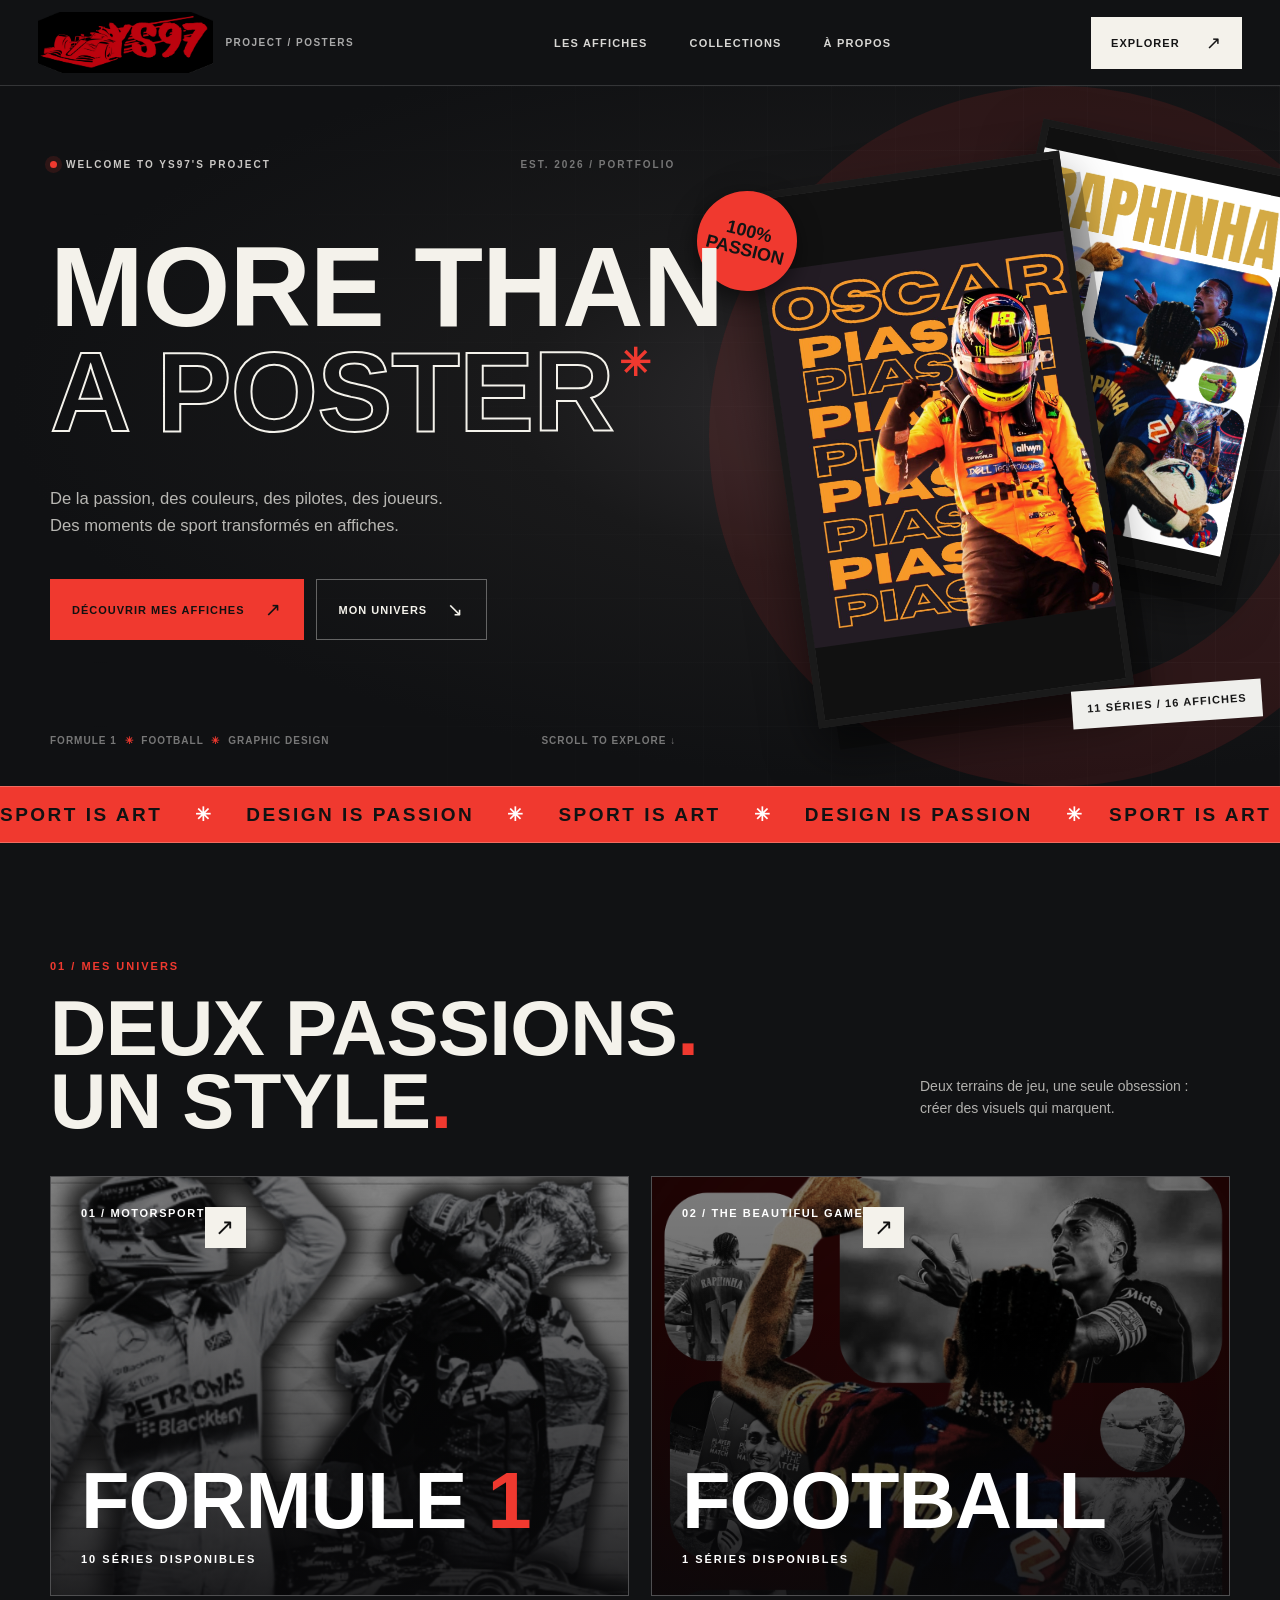
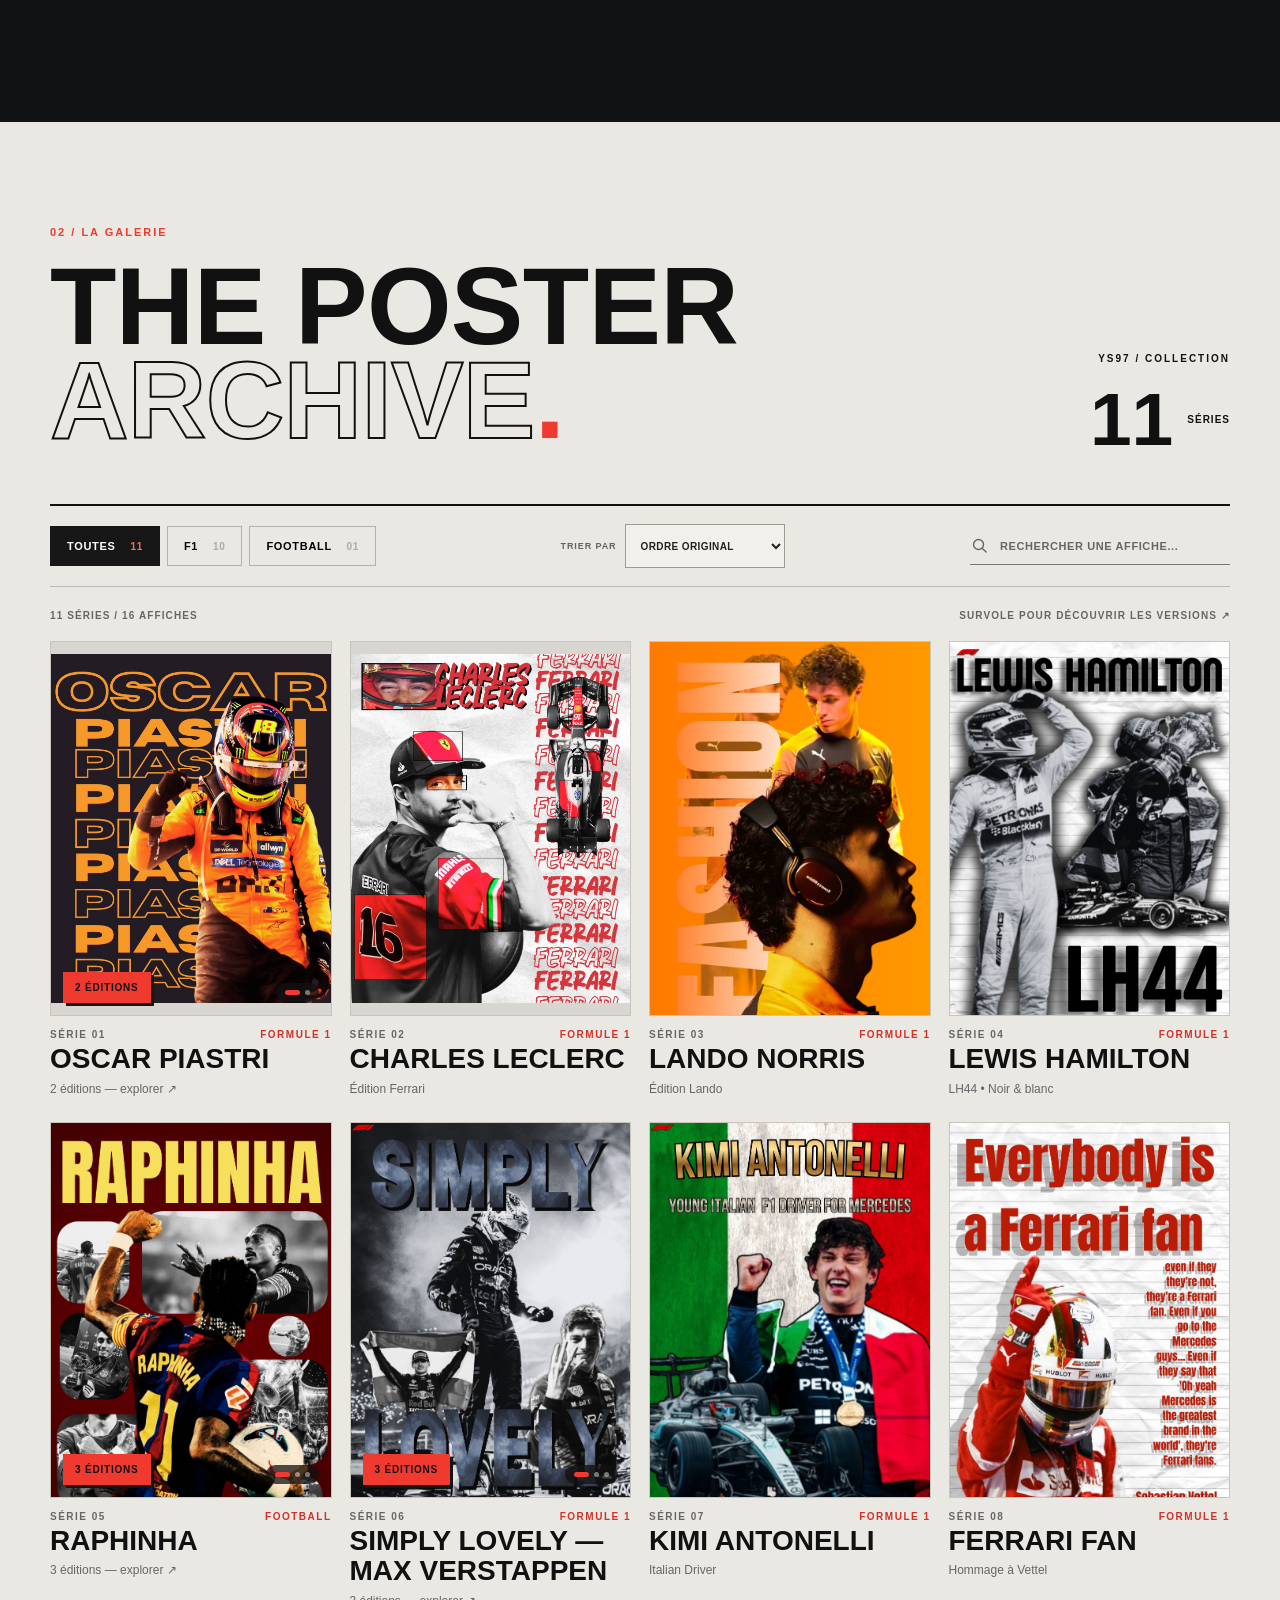
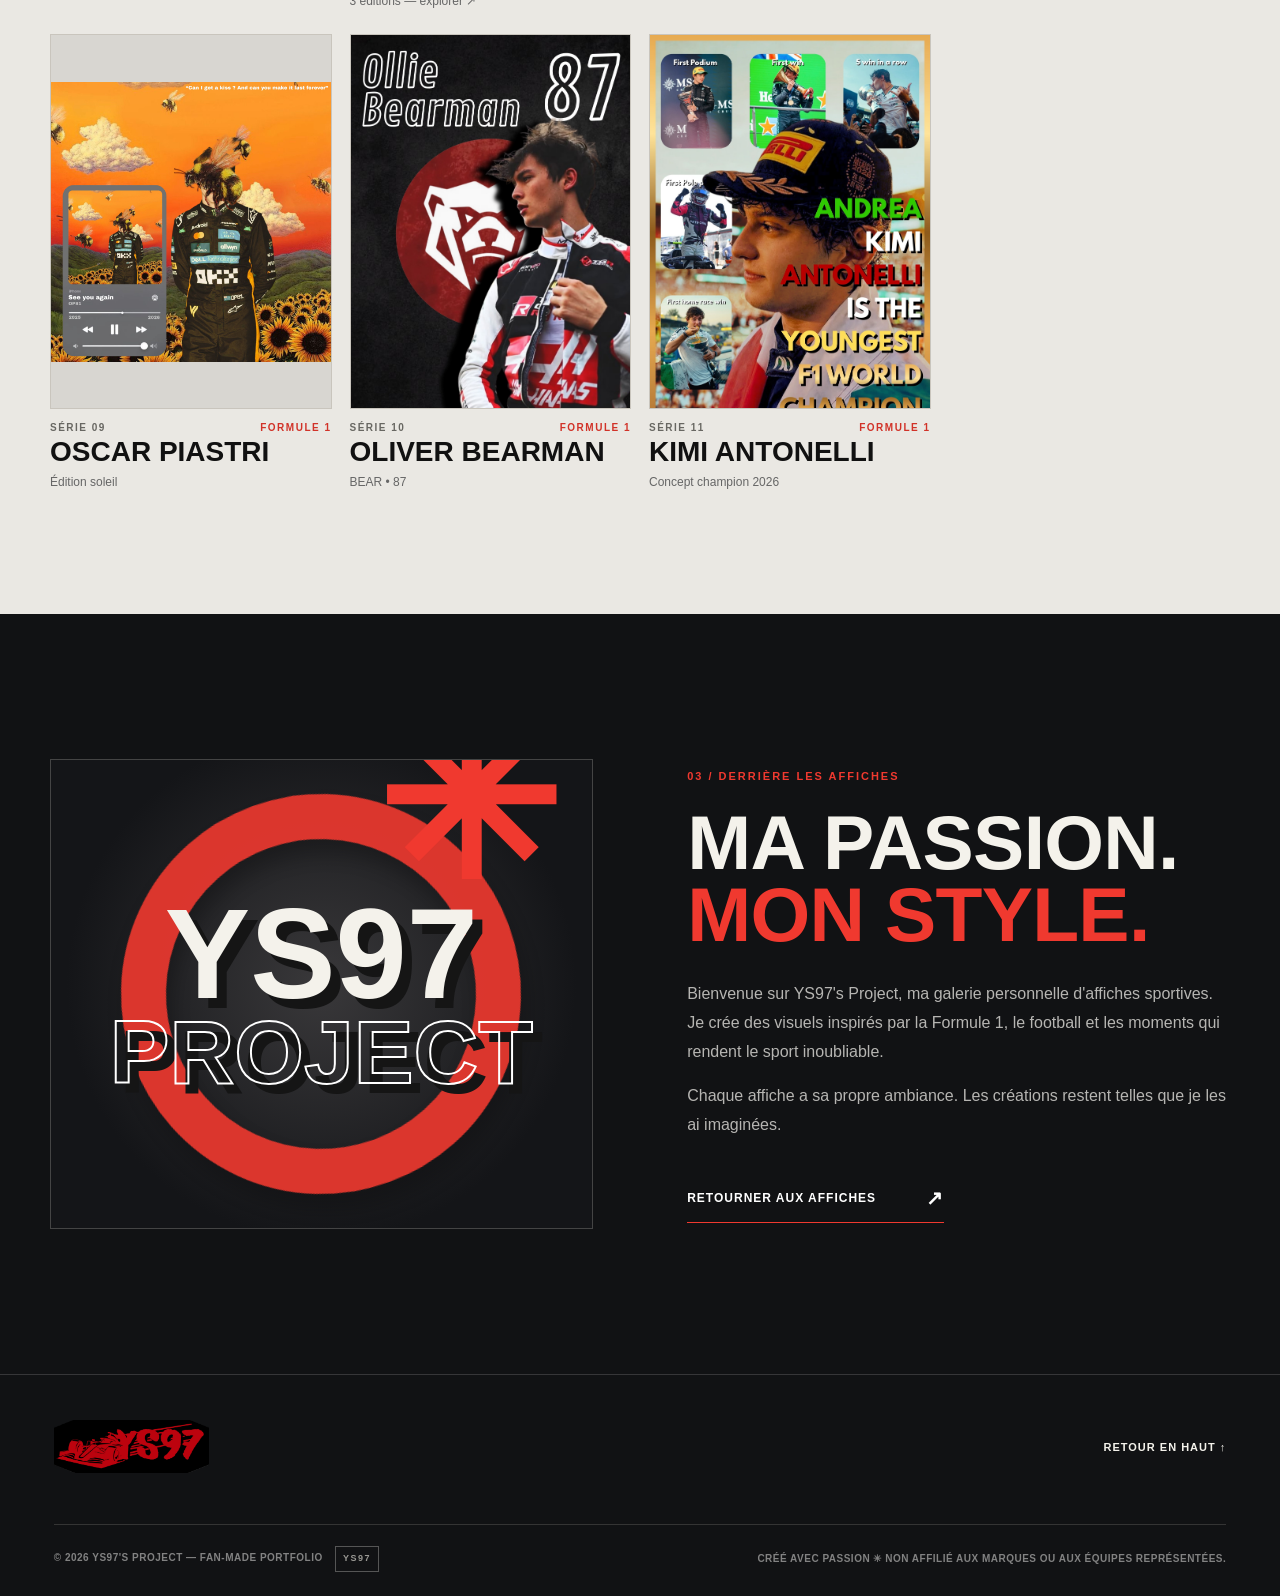
==== commit 291cb4a1: "Add files via upload" ====
--- a/index.html
+++ b/index.html
@@ -10,10 +10,10 @@
   <title>YS97's Project — Posters & Design</title>
   <link rel="icon" href="favicon.png" type="image/png" />
   <link rel="stylesheet" href="style.css" />
-  <link rel="stylesheet" href="v3.css" />
+  <link rel="stylesheet" href="v3.css?v=4" />
   <script src="affiches.js" defer></script>
   <script src="shared.js" defer></script>
-  <script src="script.js" defer></script>
+  <script src="script.js?v=4" defer></script>
 </head>
 <body>
   <a class="skip-link" href="#galerie">Aller à la galerie</a>
@@ -85,6 +85,7 @@
               <button type="button" class="filter-btn" data-filter="Formule 1" aria-pressed="false">F1 <span id="f1FilterCount">10</span></button>
               <button type="button" class="filter-btn" data-filter="Football" aria-pressed="false">FOOTBALL <span id="footFilterCount">01</span></button>
             </div>
+            <label class="sort-box" for="sortSelect"><span>TRIER PAR</span><select id="sortSelect" aria-label="Trier les affiches"><option value="original">ORDRE ORIGINAL</option><option value="az">ALPHABÉTIQUE A → Z</option><option value="za">ALPHABÉTIQUE Z → A</option></select></label>
             <label class="search-box"><svg viewBox="0 0 24 24" width="19" height="19" aria-hidden="true"><circle cx="10.8" cy="10.8" r="6.3" fill="none" stroke="currentColor" stroke-width="1.8"/><path d="m16 16 4.3 4.3" stroke="currentColor" stroke-width="1.8" stroke-linecap="round"/></svg><span class="sr-only">Rechercher une affiche</span><input id="searchInput" type="search" placeholder="RECHERCHER UNE AFFICHE..." autocomplete="off" /></label>
           </div>
           <div class="gallery-results" aria-live="polite"><span id="resultsText">11 SÉRIES / 16 AFFICHES</span><span>SURVOLE POUR DÉCOUVRIR LES VERSIONS ↗</span></div>
@@ -98,7 +99,7 @@
     <footer class="footer"><div class="footer-top"><a href="#accueil" class="footer-brand"><img src="logo-ys97-header.png" id="footerLogo" alt="YS97" /></a><a href="#accueil" class="back-top">RETOUR EN HAUT ↑</a></div><div class="footer-bottom"><small>© <span id="year">2026</span> YS97'S PROJECT — FAN-MADE PORTFOLIO <button type="button" id="ys97Access" class="ys97-access" title="Espace YS97" aria-label="Espace YS97">YS97</button></small><small>CRÉÉ AVEC PASSION ✳ NON AFFILIÉ AUX MARQUES OU AUX ÉQUIPES REPRÉSENTÉES.</small></div></footer>
   </div>
 
-  <!-- Ce mode d'édition fonctionne uniquement dans le navigateur local. -->
+  <!-- Les brouillons sont locaux. La publication publique nécessite une authentification GitHub à portée limitée. -->
   <div id="adminDialog" class="admin-dialog" role="dialog" aria-modal="true" aria-labelledby="adminTitle" aria-hidden="true" hidden>
     <div class="admin-backdrop" id="adminBackdrop"></div>
     <div class="admin-panel" role="document">
@@ -116,7 +117,7 @@
         <small>Ce code sert à ouvrir l'éditeur sur cet appareil. Il ne protège pas un compte en ligne.</small>
       </div>
       <div id="adminWorkspace" class="admin-workspace" hidden>
-<div class="admin-notice"><strong>ESPACE CRÉATEUR</strong> Tes modifications sont sauvegardées sur cet appareil. Pour les rendre publiques, télécharge le nouveau <code>affiches.js</code> puis remplace ce fichier sur ton hébergement. Le code est redemandé à chaque ouverture.</div>
+<div class="admin-notice"><strong>ESPACE CRÉATEUR</strong> Modifie tes affiches ici, puis clique sur <strong>« PUBLIER POUR TOUT LE MONDE »</strong> en bas de l'éditeur. Tes modifications sont enregistrées d'abord comme brouillon sur cet appareil. Le code est redemandé à chaque ouverture.</div>
         <div class="admin-stats" id="adminStats"></div>
         <section class="admin-section" aria-labelledby="uploadHeading">
           <h3 id="uploadHeading">+ AJOUTER UNE AFFICHE OU UNE ÉDITION</h3>
@@ -149,7 +150,20 @@
           <p id="logoStatus" class="admin-small" role="status"></p>
         </section>
         <section class="admin-section" aria-labelledby="manageHeading"><h3 id="manageHeading">GÉRER TES CRÉATIONS</h3><p class="admin-small">Renomme une création, change les noms de ses éditions, remplace leurs images, organise les versions ou retire celles dont tu ne veux plus.</p><div id="adminItems" class="admin-items"></div></section>
-        <section class="admin-section export-section" aria-labelledby="exportHeading"><h3 id="exportHeading">PUBLIER TES CHANGEMENTS</h3><p>Quand tout te convient, télécharge le fichier actualisé et remplace <code>affiches.js</code> dans ton dossier (ou ton hébergement). Le fichier exporté contient aussi les nouvelles affiches et les choix de mise en avant.</p><button type="button" class="admin-primary" id="exportConfig">↓ EXPORTER AFFICHES.JS</button><button type="button" class="admin-minor" id="resetLocal">Annuler toutes les modifications locales</button><p class="admin-small">Le site public ne se modifie pas automatiquement : il faut mettre le fichier exporté en ligne. Conserve aussi une sauvegarde. Le code seul n’est pas une sécurité suffisante pour un vrai compte administrateur sur Internet.</p></section>
+        <section class="admin-section export-section" aria-labelledby="exportHeading">
+          <h3 id="exportHeading">🌐 PUBLIER TES CHANGEMENTS POUR TOUT LE MONDE</h3>
+          <p>Après avoir ajouté ou modifié tes affiches, utilise ce bouton pour envoyer les modifications et les nouvelles images directement sur ton site GitHub Pages. <strong>Tu n'auras plus besoin de remplacer <code>affiches.js</code> manuellement.</strong></p>
+          <div class="publisher-box">
+            <div class="publisher-destination"><span>DESTINATION</span><strong>baracapy087-tech / ys97-project</strong><small>Branche : main · GitHub Pages</small></div>
+            <label class="publisher-token-label" for="githubToken">CLÉ DE PUBLICATION GITHUB (FINE-GRAINED TOKEN)</label>
+            <input id="githubToken" class="publisher-token" type="password" autocomplete="off" spellcheck="false" placeholder="Colle ton token ici (jamais dans le chat)" />
+            <p class="admin-small">À configurer une seule fois sur GitHub : <a href="https://github.com/settings/personal-access-tokens/new" target="_blank" rel="noopener noreferrer">créer un token limité</a> au dépôt <strong>ys97-project</strong>, permission <strong>Contents → Read and write</strong>. Il faudra le recoller à chaque nouvelle session d'édition ; il n'est ni conservé ni publié dans les fichiers du site. <strong>Ne le partage avec personne.</strong></p>
+            <button type="button" class="admin-primary publisher-button" id="publishOnline">↗ PUBLIER POUR TOUT LE MONDE</button>
+            <p id="publishStatus" class="publish-status" role="status" aria-live="polite">Tes changements sont pour l'instant dans ton brouillon.</p>
+            <a class="publisher-site-link" href="https://baracapy087-tech.github.io/ys97-project/" target="_blank" rel="noopener noreferrer">OUVRIR MON SITE PUBLIC ↗</a>
+          </div>
+          <div class="publisher-backup"><p class="admin-small">Sauvegarde facultative : tu peux aussi exporter ton catalogue, ou annuler tes modifications locales.</p><button type="button" class="admin-minor" id="exportConfig">↓ EXPORTER AFFICHES.JS</button><button type="button" class="admin-minor" id="resetLocal">Annuler toutes les modifications locales</button></div>
+        </section>
       </div>
     </div>
   </div>
--- a/v3.css
+++ b/v3.css
@@ -107,3 +107,28 @@
 .detail-information h1{font-size:clamp(45px,4.1vw,68px);overflow-wrap:normal;word-break:normal}
 @media(max-width:850px){.brand-mark.has-custom-logo{width:130px;min-width:130px;max-width:130px;height:55px}.brand-mark .actual-logo{max-height:55px}}
 @media(max-width:540px){.brand-mark.has-custom-logo{width:115px;min-width:115px;max-width:115px;height:50px}.brand-mark .actual-logo{max-height:50px}.brand-words small{font-size:8px;letter-spacing:.7px}.detail-information h1{font-size:clamp(43px,10.8vw,64px)}}
+
+/* V4 — tri des affiches et publication GitHub */
+.gallery-toolbar{flex-wrap:wrap;gap:12px}
+.sort-box{display:flex;align-items:center;gap:9px;color:#66645f;white-space:nowrap;font-size:9px;font-weight:900;letter-spacing:.9px}
+.sort-box select{border:1px solid #9e9b95;border-radius:0;background:#f2f0eb;color:#222;padding:13px 10px;min-height:44px;font-size:10px;font-weight:800;letter-spacing:.4px;cursor:pointer;max-width:235px}
+.sort-box select:focus-visible{outline:2px solid #ff4138;outline-offset:3px}
+.publisher-box{border:1px solid #555;background:#1c1c1e;padding:23px;margin:21px 0;color:#f8f4ed;display:flex;flex-direction:column;gap:12px}
+.publisher-destination{display:flex;flex-direction:column;gap:4px;margin-bottom:6px}
+.publisher-destination span,.publisher-token-label{font-size:10px;font-weight:900;letter-spacing:1px;color:#e44b41}
+.publisher-destination strong{font-size:19px;overflow-wrap:anywhere}
+.publisher-destination small{color:#aaa;font-size:11px}
+.publisher-token{background:#101011;border:1px solid #666;color:#f7f5f1;width:100%;padding:15px;font-size:14px;min-height:48px;box-sizing:border-box}
+.publisher-token:focus{outline:2px solid #e63d36;outline-offset:2px}
+.publisher-box a{color:#f3aa9e;text-decoration:underline;text-underline-offset:2px}
+.publisher-box .admin-small{line-height:1.7;color:#b9b8b8}
+.publisher-button{min-height:55px;font-size:13px;white-space:normal}
+.publisher-button:disabled{opacity:.62;cursor:wait}
+.publish-status{padding:12px;border-left:3px solid #a39c8b;background:#292929;color:#f0ede8;font-size:12px;line-height:1.5;overflow-wrap:anywhere}
+.publish-status.success{border-color:#75bd84;background:#173025}
+.publish-status.error{border-color:#ff5c58;background:#3b2323}
+.publisher-site-link{font-weight:900;font-size:10px;letter-spacing:.9px;align-self:start}
+.publisher-backup{border-top:1px solid #555;padding-top:12px;display:flex;gap:10px;align-items:center;flex-wrap:wrap}
+.publisher-backup p{flex:1 1 100%}
+@media(max-width:850px){.gallery-toolbar{align-items:stretch}.sort-box{flex:1 1 100%;justify-content:flex-start}.sort-box select{width:100%;max-width:none}.publisher-box{padding:15px}}
+@media(max-width:540px){.gallery-toolbar{gap:14px}.sort-box{flex-wrap:wrap}.publisher-backup{flex-direction:column;align-items:stretch}.publisher-backup button{width:100%}}
